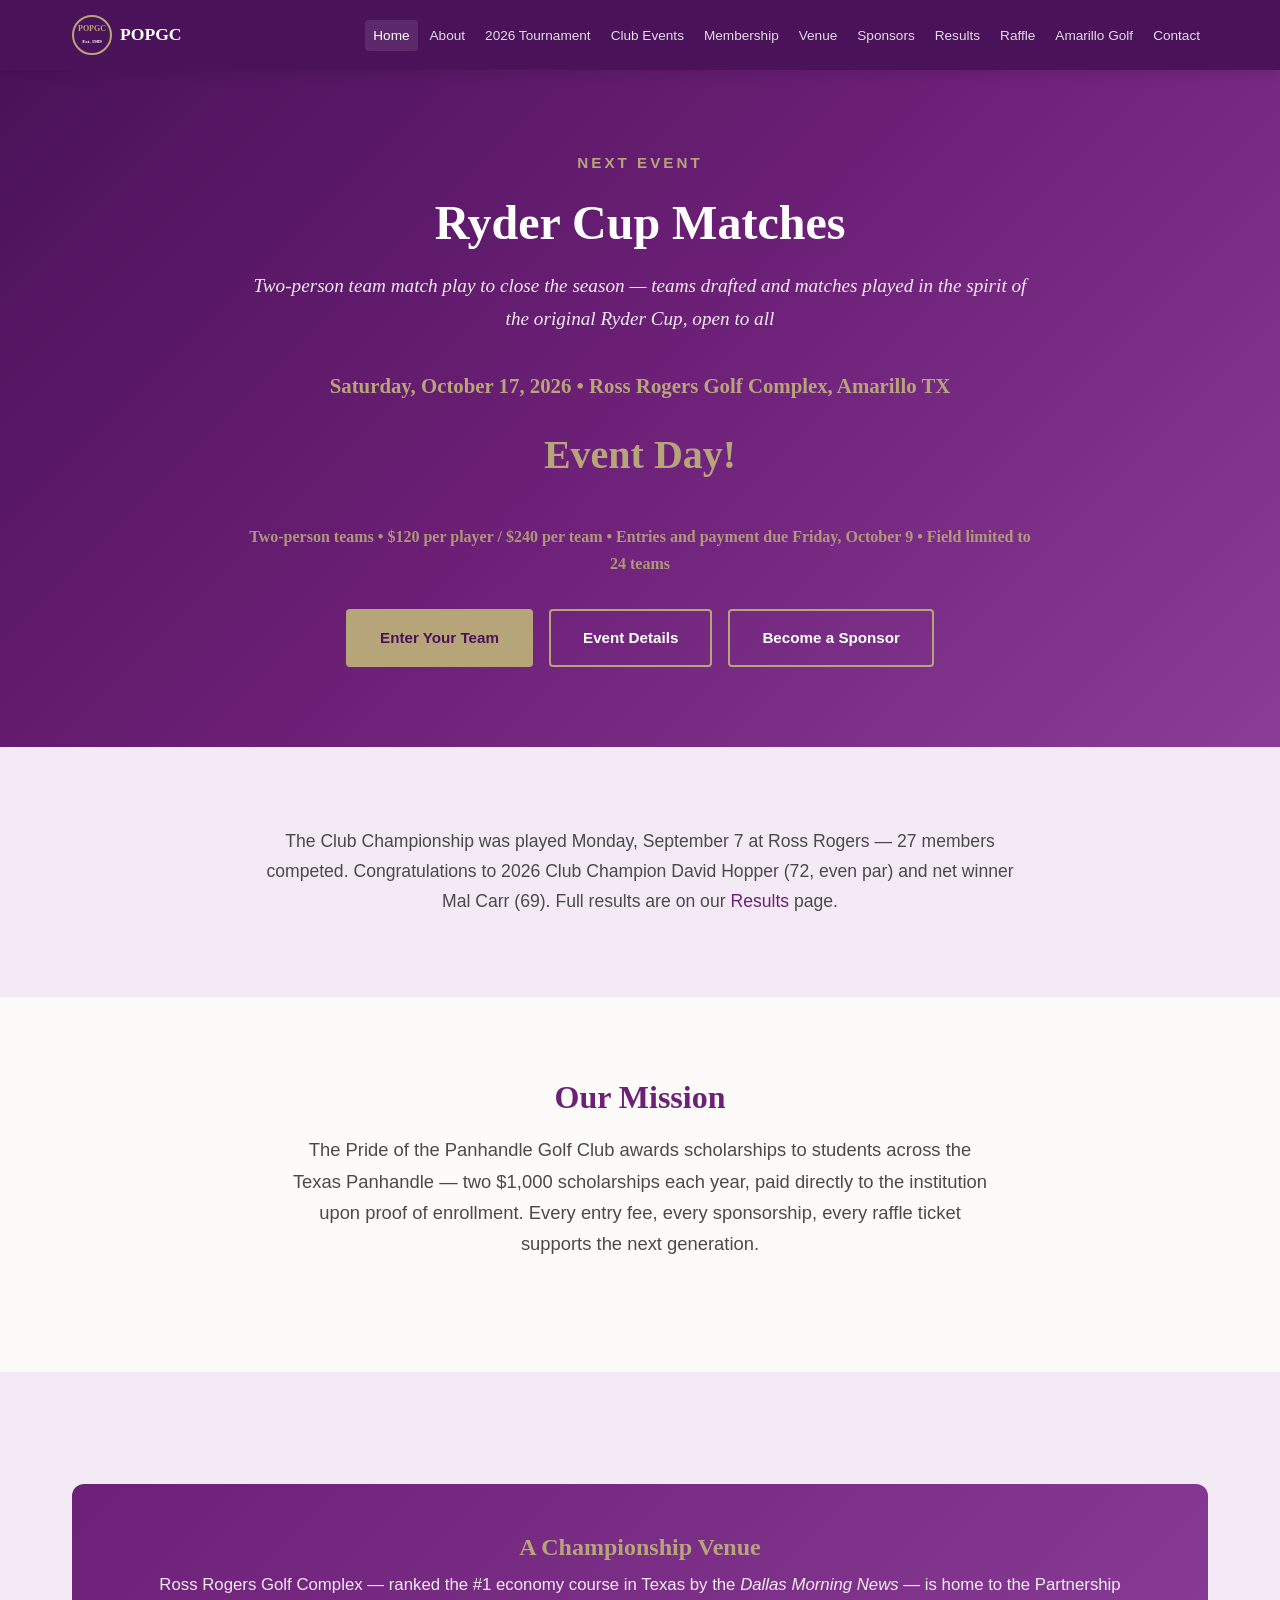
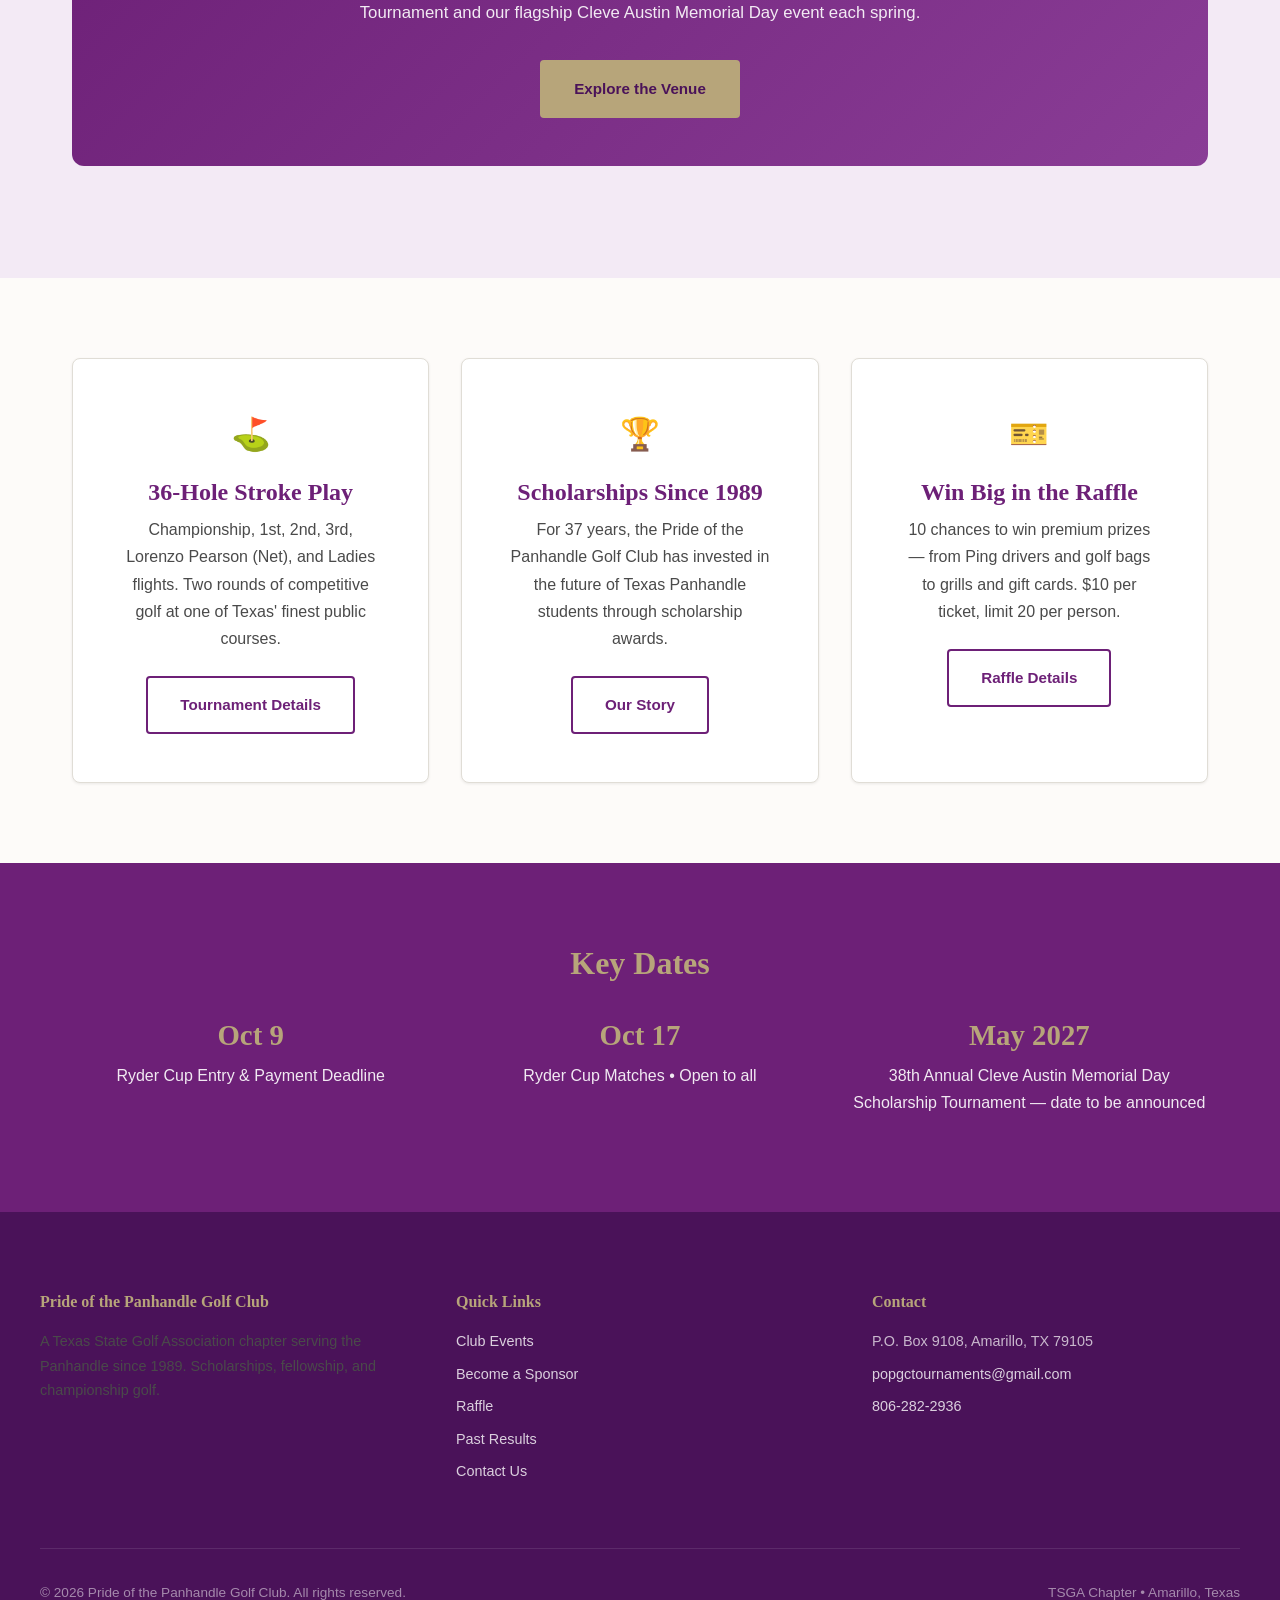
==== index.html @ 855f8878 "Homepage: Ryder Cup fee $120/$240, deadline Oct 9; scholarships now two $1,000" ====
<!DOCTYPE html>
<html lang="en">
<head>
  <meta charset="UTF-8">
  <meta name="viewport" content="width=device-width, initial-scale=1.0">
  <title>Pride of the Panhandle Golf Club — POPGC.org</title>
  <meta name="description" content="Pride of the Panhandle Golf Club — home of the Cleve Austin Memorial Day Scholarship Tournament. Scholarships for Texas Panhandle students since 1989.">
  <link rel="stylesheet" href="css/styles.css">
</head>
<body>

  <!-- Navigation -->
  <nav class="nav" role="navigation" aria-label="Main navigation">
    <div class="nav__inner">
      <a href="index.html" class="nav__brand">
        <svg class="nav__logo" viewBox="0 0 40 40" fill="none" xmlns="http://www.w3.org/2000/svg">
          <circle cx="20" cy="20" r="19" stroke="#B7A57A" stroke-width="2"/>
          <text x="20" y="16" text-anchor="middle" fill="#B7A57A" font-family="Georgia" font-size="8" font-weight="bold">POPGC</text>
          <text x="20" y="28" text-anchor="middle" fill="#fff" font-family="Georgia" font-size="5">Est. 1989</text>
        </svg>
        POPGC
      </a>
      <button class="nav__toggle" aria-label="Toggle navigation" aria-expanded="false">&#9776;</button>
      <ul class="nav__links">
        <li><a href="index.html">Home</a></li>
        <li><a href="pages/about.html">About</a></li>
        <li><a href="pages/tournament.html">2026 Tournament</a></li>
        <li><a href="pages/events.html">Club Events</a></li>
        <li><a href="pages/membership.html">Membership</a></li>
        <li><a href="pages/venue.html">Venue</a></li>
        <li><a href="pages/sponsors.html">Sponsors</a></li>
        <li><a href="pages/results.html">Results</a></li>
        <li><a href="pages/raffle.html">Raffle</a></li>
        <li><a href="pages/amarillo-golf.html">Amarillo Golf</a></li>
        <li><a href="pages/contact.html">Contact</a></li>
      </ul>
    </div>
  </nav>

  <!-- Hero Section — Ryder Cup Matches (next live event) -->
  <section class="hero">
    <div class="hero__content">
      <p class="hero__subtitle">Next Event</p>
      <h1>Ryder Cup Matches</h1>
      <p class="hero__tagline">Two-person team match play to close the season — teams drafted and matches played in the spirit of the original Ryder Cup, open to all</p>
      <p class="hero__dates">Saturday, October 17, 2026 &bull; Ross Rogers Golf Complex, Amarillo TX</p>

      <div class="countdown" id="countdown">
        <div class="countdown__unit">
          <span class="countdown__number" id="cd-days">--</span>
          <span class="countdown__label">Days</span>
        </div>
        <div class="countdown__unit">
          <span class="countdown__number" id="cd-hours">--</span>
          <span class="countdown__label">Hours</span>
        </div>
        <div class="countdown__unit">
          <span class="countdown__number" id="cd-minutes">--</span>
          <span class="countdown__label">Minutes</span>
        </div>
        <div class="countdown__unit">
          <span class="countdown__number" id="cd-seconds">--</span>
          <span class="countdown__label">Seconds</span>
        </div>
      </div>

      <p class="hero__dates" style="font-size:1rem;opacity:0.9;">Two-person teams &bull; $120 per player / $240 per team &bull; Entries and payment due Friday, October 9 &bull; Field limited to 24 teams</p>

      <div class="btn-group">
        <a href="https://docs.google.com/forms/d/e/1FAIpQLSfux--v5444GwjArJCkh3WCYLROjo3kXNr2g9b15jxNnBKaJg/viewform" class="btn btn--primary" target="_blank" rel="noopener">Enter Your Team</a>
        <a href="pages/events.html" class="btn btn--outline">Event Details</a>
        <a href="pages/sponsors.html" class="btn btn--outline">Become a Sponsor</a>
      </div>
    </div>
  </section>

  <!-- Club Championship recap banner -->
  <section class="section section--alt">
    <div class="container text-center">
      <p style="max-width:760px;margin:0 auto;font-size:1.1rem;">
        The Club Championship was played Monday, September 7 at Ross Rogers &mdash; 27 members competed. Congratulations to 2026 Club Champion David Hopper (72, even par) and net winner Mal Carr (69). Full results are on our <a href="pages/results.html">Results</a> page.
      </p>
    </div>
  </section>

  <!-- Mission Section -->
  <section class="section">
    <div class="container text-center">
      <h2>Our Mission</h2>
      <p style="max-width:700px;margin:0 auto var(--spacing-lg);font-size:1.15rem;">
        The Pride of the Panhandle Golf Club awards scholarships to students across the Texas Panhandle — two $1,000 scholarships each year, paid directly to the institution upon proof of enrollment. Every entry fee, every sponsorship, every raffle ticket supports the next generation.
      </p>
    </div>
  </section>

  <!-- Ross Rogers Callout -->
  <section class="section section--alt">
    <div class="container">
      <div class="callout">
        <h3>A Championship Venue</h3>
        <p>
          Ross Rogers Golf Complex — ranked the #1 economy course in Texas by the <em>Dallas Morning News</em> — is home to the Partnership Tournament and our flagship Cleve Austin Memorial Day event each spring.
        </p>
        <a href="pages/venue.html" class="btn btn--primary" style="margin-top:var(--spacing-md);">Explore the Venue</a>
      </div>
    </div>
  </section>

  <!-- Quick Links / Features -->
  <section class="section">
    <div class="container">
      <div class="grid grid--3">
        <div class="card text-center">
          <div class="card__icon">&#9971;</div>
          <h3>36-Hole Stroke Play</h3>
          <p>Championship, 1st, 2nd, 3rd, Lorenzo Pearson (Net), and Ladies flights. Two rounds of competitive golf at one of Texas' finest public courses.</p>
          <a href="pages/tournament.html" class="btn btn--outline-dark" style="margin-top:var(--spacing-sm);">Tournament Details</a>
        </div>
        <div class="card text-center">
          <div class="card__icon">&#127942;</div>
          <h3>Scholarships Since 1989</h3>
          <p>For 37 years, the Pride of the Panhandle Golf Club has invested in the future of Texas Panhandle students through scholarship awards.</p>
          <a href="pages/about.html" class="btn btn--outline-dark" style="margin-top:var(--spacing-sm);">Our Story</a>
        </div>
        <div class="card text-center">
          <div class="card__icon">&#127915;</div>
          <h3>Win Big in the Raffle</h3>
          <p>10 chances to win premium prizes — from Ping drivers and golf bags to grills and gift cards. $10 per ticket, limit 20 per person.</p>
          <a href="pages/raffle.html" class="btn btn--outline-dark" style="margin-top:var(--spacing-sm);">Raffle Details</a>
        </div>
      </div>
    </div>
  </section>

  <!-- Key Dates -->
  <section class="section section--primary">
    <div class="container text-center">
      <h2>Key Dates</h2>
      <div class="grid grid--3" style="margin-top:var(--spacing-lg);">
        <div>
          <h3 style="color:var(--color-accent);font-size:1.8rem;">Oct 9</h3>
          <p>Ryder Cup Entry &amp; Payment Deadline</p>
        </div>
        <div>
          <h3 style="color:var(--color-accent);font-size:1.8rem;">Oct 17</h3>
          <p>Ryder Cup Matches &bull; Open to all</p>
        </div>
        <div>
          <h3 style="color:var(--color-accent);font-size:1.8rem;">May 2027</h3>
          <p>38th Annual Cleve Austin Memorial Day Scholarship Tournament &mdash; date to be announced</p>
        </div>
      </div>
    </div>
  </section>

  <!-- Footer -->
  <footer class="footer">
    <div class="footer__grid">
      <div>
        <h4>Pride of the Panhandle Golf Club</h4>
        <p style="font-size:0.9rem;">A Texas State Golf Association chapter serving the Panhandle since 1989. Scholarships, fellowship, and championship golf.</p>
      </div>
      <div>
        <h4>Quick Links</h4>
        <ul>
          <li><a href="pages/events.html">Club Events</a></li>
          <li><a href="pages/sponsors.html">Become a Sponsor</a></li>
          <li><a href="pages/raffle.html">Raffle</a></li>
          <li><a href="pages/results.html">Past Results</a></li>
          <li><a href="pages/contact.html">Contact Us</a></li>
        </ul>
      </div>
      <div>
        <h4>Contact</h4>
        <ul>
          <li>P.O. Box 9108, Amarillo, TX 79105</li>
          <li><a href="mailto:popgctournaments@gmail.com">popgctournaments@gmail.com</a></li>
          <li><a href="tel:8062822936">806-282-2936</a></li>
        </ul>
      </div>
    </div>
    <div class="footer__bottom">
      <span>&copy; 2026 Pride of the Panhandle Golf Club. All rights reserved.</span>
      <span>TSGA Chapter &bull; Amarillo, Texas</span>
    </div>
  </footer>

  <script src="js/main.js"></script>
</body>
</html>
---- css/styles.css ----
/* ============================================
   POPGC.org — Pride of the Panhandle Golf Club
   Global Stylesheet
   ============================================ */

/* --- CSS Custom Properties --- */
:root {
  --color-primary: #6D2077;
  --color-primary-light: #8A3D96;
  --color-primary-dark: #4A1259;
  --color-accent: #B7A57A;
  --color-accent-light: #D4C9A8;
  --color-accent-dark: #9A8B5E;
  --color-surface: #FDFBF9;
  --color-surface-alt: #F3EAF5;
  --color-text: #1a1a1a;
  --color-text-light: #4a4a4a;
  --color-text-muted: #6b6b6b;
  --color-white: #ffffff;
  --color-border: #e0ddd6;
  --color-success: #2e7d32;  /* Keeping green for success states — semantic, not brand */
  --color-error: #c62828;

  --font-heading: Georgia, 'Times New Roman', serif;
  --font-body: -apple-system, BlinkMacSystemFont, 'Segoe UI', Roboto, 'Helvetica Neue', Arial, sans-serif;

  --container-max: 1200px;
  --container-narrow: 800px;
  --spacing-xs: 0.25rem;
  --spacing-sm: 0.5rem;
  --spacing-md: 1rem;
  --spacing-lg: 2rem;
  --spacing-xl: 3rem;
  --spacing-2xl: 5rem;

  --radius-sm: 4px;
  --radius-md: 8px;
  --radius-lg: 12px;

  --shadow-sm: 0 1px 3px rgba(0,0,0,0.08);
  --shadow-md: 0 4px 12px rgba(0,0,0,0.1);
  --shadow-lg: 0 8px 24px rgba(0,0,0,0.12);

  --transition: 0.3s ease;
}

/* --- Reset & Base --- */
*, *::before, *::after {
  box-sizing: border-box;
  margin: 0;
  padding: 0;
}

html {
  scroll-behavior: smooth;
  font-size: 16px;
}

body {
  font-family: var(--font-body);
  color: var(--color-text);
  background-color: var(--color-surface);
  line-height: 1.7;
  -webkit-font-smoothing: antialiased;
}

img {
  max-width: 100%;
  height: auto;
  display: block;
}

a {
  color: var(--color-primary);
  text-decoration: none;
  transition: color var(--transition);
}

a:hover {
  color: var(--color-accent-dark);
}

h1, h2, h3, h4, h5 {
  font-family: var(--font-heading);
  color: var(--color-primary);
  line-height: 1.3;
  font-weight: 700;
}

h1 { font-size: 2.5rem; }
h2 { font-size: 2rem; margin-bottom: var(--spacing-md); }
h3 { font-size: 1.5rem; margin-bottom: var(--spacing-sm); }
h4 { font-size: 1.25rem; }

p {
  margin-bottom: var(--spacing-md);
  color: var(--color-text-light);
}

ul, ol {
  padding-left: var(--spacing-lg);
  margin-bottom: var(--spacing-md);
}

li {
  margin-bottom: var(--spacing-xs);
  color: var(--color-text-light);
}

/* --- Layout --- */
.container {
  max-width: var(--container-max);
  margin: 0 auto;
  padding: 0 var(--spacing-lg);
}

.container--narrow {
  max-width: var(--container-narrow);
}

.section {
  padding: var(--spacing-2xl) 0;
}

.section--alt {
  background-color: var(--color-surface-alt);
}

.section--primary {
  background-color: var(--color-primary);
  color: var(--color-white);
}

.section--primary h2,
.section--primary h3,
.section--primary h4 {
  color: var(--color-accent);
}

.section--primary p,
.section--primary li {
  color: rgba(255,255,255,0.9);
}

/* --- Navigation --- */
.nav {
  background: var(--color-primary-dark);
  position: sticky;
  top: 0;
  z-index: 1000;
  box-shadow: var(--shadow-md);
}

.nav__inner {
  max-width: var(--container-max);
  margin: 0 auto;
  padding: 0 var(--spacing-lg);
  display: flex;
  align-items: center;
  justify-content: space-between;
  height: 70px;
}

.nav__brand {
  display: flex;
  align-items: center;
  gap: var(--spacing-sm);
  color: var(--color-white);
  font-family: var(--font-heading);
  font-size: 1.1rem;
  font-weight: 700;
  text-decoration: none;
  white-space: nowrap;
}

.nav__brand:hover {
  color: var(--color-accent);
}

.nav__logo {
  width: 40px;
  height: 40px;
}

.nav__links {
  display: flex;
  list-style: none;
  gap: var(--spacing-xs);
  padding: 0;
  margin: 0;
  flex-wrap: wrap;
  justify-content: flex-end;
}

.nav__links li {
  margin: 0;
}

.nav__links a {
  color: rgba(255,255,255,0.85);
  padding: var(--spacing-sm) var(--spacing-sm);
  border-radius: var(--radius-sm);
  font-size: 0.85rem;
  font-weight: 500;
  transition: all var(--transition);
  text-decoration: none;
  white-space: nowrap;
}

.nav__links a:hover,
.nav__links a.active {
  color: var(--color-white);
  background: rgba(255,255,255,0.1);
}

.nav__toggle {
  display: none;
  background: none;
  border: none;
  color: var(--color-white);
  font-size: 1.5rem;
  cursor: pointer;
  padding: var(--spacing-sm);
}

/* --- Hero --- */
.hero {
  background: linear-gradient(135deg, var(--color-primary-dark) 0%, var(--color-primary) 50%, var(--color-primary-light) 100%);
  color: var(--color-white);
  text-align: center;
  padding: var(--spacing-2xl) var(--spacing-lg);
  position: relative;
  overflow: hidden;
  min-height: 500px;
  display: flex;
  align-items: center;
  justify-content: center;
}

.hero::before {
  content: '';
  position: absolute;
  top: 0;
  left: 0;
  right: 0;
  bottom: 0;
  background: url('data:image/svg+xml,<svg xmlns="http://www.w3.org/2000/svg" viewBox="0 0 100 100"><circle cx="50" cy="50" r="2" fill="rgba(109,32,119,0.08)"/></svg>') repeat;
  background-size: 30px 30px;
}

.hero__content {
  position: relative;
  z-index: 1;
  max-width: 800px;
}

.hero__subtitle {
  font-family: var(--font-body);
  font-size: 0.95rem;
  text-transform: uppercase;
  letter-spacing: 3px;
  color: var(--color-accent);
  margin-bottom: var(--spacing-md);
  font-weight: 600;
}

.hero h1 {
  color: var(--color-white);
  font-size: 3rem;
  margin-bottom: var(--spacing-md);
}

.hero__tagline {
  font-size: 1.2rem;
  color: rgba(255,255,255,0.9);
  margin-bottom: var(--spacing-lg);
  font-style: italic;
  font-family: var(--font-heading);
}

.hero__dates {
  font-size: 1.3rem;
  color: var(--color-accent);
  font-weight: 700;
  margin-bottom: var(--spacing-lg);
  font-family: var(--font-heading);
}

/* --- Countdown Timer --- */
.countdown {
  display: flex;
  justify-content: center;
  gap: var(--spacing-lg);
  margin-bottom: var(--spacing-xl);
}

.countdown__unit {
  text-align: center;
}

.countdown__number {
  display: block;
  font-size: 2.5rem;
  font-weight: 700;
  font-family: var(--font-heading);
  color: var(--color-accent);
  line-height: 1;
}

.countdown__label {
  font-size: 0.75rem;
  text-transform: uppercase;
  letter-spacing: 2px;
  color: rgba(255,255,255,0.7);
  margin-top: var(--spacing-xs);
}

/* --- Buttons --- */
.btn {
  display: inline-block;
  padding: 14px 32px;
  border-radius: var(--radius-sm);
  font-weight: 600;
  font-size: 0.95rem;
  text-decoration: none;
  text-align: center;
  transition: all var(--transition);
  cursor: pointer;
  border: 2px solid transparent;
  font-family: var(--font-body);
}

.btn--primary {
  background: var(--color-accent);
  color: var(--color-primary-dark);
  border-color: var(--color-accent);
}

.btn--primary:hover {
  background: var(--color-accent-dark);
  border-color: var(--color-accent-dark);
  color: var(--color-white);
}

.btn--outline {
  background: transparent;
  color: var(--color-white);
  border-color: var(--color-accent);
}

.btn--outline:hover {
  background: var(--color-accent);
  color: var(--color-primary-dark);
}

.btn--outline-dark {
  background: transparent;
  color: var(--color-primary);
  border-color: var(--color-primary);
}

.btn--outline-dark:hover {
  background: var(--color-primary);
  color: var(--color-white);
}

.btn-group {
  display: flex;
  gap: var(--spacing-md);
  justify-content: center;
  flex-wrap: wrap;
}

/* --- Cards --- */
.card {
  background: var(--color-white);
  border-radius: var(--radius-md);
  padding: var(--spacing-xl);
  box-shadow: var(--shadow-sm);
  border: 1px solid var(--color-border);
  transition: box-shadow var(--transition);
}

.card:hover {
  box-shadow: var(--shadow-md);
}

.card__icon {
  font-size: 2rem;
  margin-bottom: var(--spacing-md);
}

.card h3 {
  color: var(--color-primary);
}

.grid {
  display: grid;
  gap: var(--spacing-lg);
}

.grid--2 { grid-template-columns: repeat(2, 1fr); }
.grid--3 { grid-template-columns: repeat(3, 1fr); }
.grid--4 { grid-template-columns: repeat(4, 1fr); }

/* --- Page Header (for inner pages) --- */
.page-header {
  background: linear-gradient(135deg, var(--color-primary-dark), var(--color-primary));
  color: var(--color-white);
  padding: var(--spacing-2xl) var(--spacing-lg);
  text-align: center;
}

.page-header h1 {
  color: var(--color-white);
  margin-bottom: var(--spacing-sm);
}

.page-header p {
  color: rgba(255,255,255,0.85);
  font-size: 1.15rem;
  max-width: 600px;
  margin: 0 auto;
}

/* --- Tables --- */
.table-wrap {
  overflow-x: auto;
  margin-bottom: var(--spacing-lg);
}

table {
  width: 100%;
  border-collapse: collapse;
  background: var(--color-white);
  border-radius: var(--radius-md);
  overflow: hidden;
  box-shadow: var(--shadow-sm);
}

thead {
  background: var(--color-primary);
  color: var(--color-white);
}

th {
  padding: var(--spacing-md) var(--spacing-md);
  text-align: left;
  font-weight: 600;
  font-size: 0.9rem;
}

td {
  padding: var(--spacing-md);
  border-bottom: 1px solid var(--color-border);
  font-size: 0.95rem;
  color: var(--color-text-light);
}

tbody tr:last-child td {
  border-bottom: none;
}

tbody tr:hover {
  background: var(--color-surface);
}

/* --- Accordion / Collapsible --- */
.accordion {
  margin-bottom: var(--spacing-md);
  border: 1px solid var(--color-border);
  border-radius: var(--radius-md);
  overflow: hidden;
  background: var(--color-white);
}

.accordion__header {
  width: 100%;
  display: flex;
  justify-content: space-between;
  align-items: center;
  padding: var(--spacing-md) var(--spacing-lg);
  background: var(--color-white);
  border: none;
  cursor: pointer;
  font-family: var(--font-heading);
  font-size: 1.15rem;
  color: var(--color-primary);
  font-weight: 700;
  text-align: left;
  transition: background var(--transition);
}

.accordion__header:hover {
  background: var(--color-surface);
}

.accordion__icon {
  font-size: 1.2rem;
  transition: transform var(--transition);
  color: var(--color-accent);
}

.accordion.active .accordion__icon {
  transform: rotate(180deg);
}

.accordion__body {
  max-height: 0;
  overflow: hidden;
  transition: max-height 0.4s ease;
}

.accordion.active .accordion__body {
  max-height: 2000px;
}

.accordion__content {
  padding: 0 var(--spacing-lg) var(--spacing-lg);
}

/* --- Blockquotes --- */
blockquote {
  border-left: 4px solid var(--color-accent);
  padding: var(--spacing-md) var(--spacing-lg);
  margin: var(--spacing-lg) 0;
  background: var(--color-surface-alt);
  border-radius: 0 var(--radius-md) var(--radius-md) 0;
  font-style: italic;
  font-family: var(--font-heading);
  color: var(--color-text);
  font-size: 1.1rem;
  line-height: 1.6;
}

blockquote cite {
  display: block;
  margin-top: var(--spacing-sm);
  font-style: normal;
  font-size: 0.9rem;
  color: var(--color-text-muted);
  font-family: var(--font-body);
}

/* --- Footer --- */
.footer {
  background: var(--color-primary-dark);
  color: rgba(255,255,255,0.8);
  padding: var(--spacing-2xl) var(--spacing-lg) var(--spacing-lg);
}

.footer__grid {
  max-width: var(--container-max);
  margin: 0 auto;
  display: grid;
  grid-template-columns: repeat(3, 1fr);
  gap: var(--spacing-xl);
  margin-bottom: var(--spacing-xl);
}

.footer h4 {
  color: var(--color-accent);
  font-size: 1rem;
  margin-bottom: var(--spacing-md);
}

.footer a {
  color: rgba(255,255,255,0.8);
  transition: color var(--transition);
}

.footer a:hover {
  color: var(--color-accent);
}

.footer ul {
  list-style: none;
  padding: 0;
}

.footer li {
  margin-bottom: var(--spacing-sm);
  color: rgba(255,255,255,0.7);
  font-size: 0.9rem;
}

.footer__bottom {
  max-width: var(--container-max);
  margin: 0 auto;
  padding-top: var(--spacing-lg);
  border-top: 1px solid rgba(255,255,255,0.1);
  display: flex;
  justify-content: space-between;
  align-items: center;
  font-size: 0.85rem;
  color: rgba(255,255,255,0.5);
  flex-wrap: wrap;
  gap: var(--spacing-md);
}

/* --- Sponsor Tiers --- */
.sponsor-tier {
  margin-bottom: var(--spacing-xl);
}

.sponsor-tier__title {
  font-family: var(--font-heading);
  color: var(--color-primary);
  font-size: 1.3rem;
  margin-bottom: var(--spacing-md);
  padding-bottom: var(--spacing-sm);
  border-bottom: 2px solid var(--color-accent);
  display: inline-block;
}

.sponsor-list {
  display: flex;
  flex-wrap: wrap;
  gap: var(--spacing-lg);
  align-items: center;
}

.sponsor-item {
  background: var(--color-white);
  padding: var(--spacing-lg);
  border-radius: var(--radius-md);
  box-shadow: var(--shadow-sm);
  border: 1px solid var(--color-border);
  text-align: center;
  min-width: 200px;
}

.sponsor-item h4 {
  color: var(--color-primary);
  margin-bottom: var(--spacing-xs);
}

.sponsor-item p {
  font-size: 0.85rem;
  color: var(--color-text-muted);
  margin: 0;
}

/* --- Highlight / Callout box --- */
.callout {
  background: linear-gradient(135deg, var(--color-primary), var(--color-primary-light));
  color: var(--color-white);
  padding: var(--spacing-xl);
  border-radius: var(--radius-lg);
  margin: var(--spacing-lg) 0;
  text-align: center;
}

.callout h3 {
  color: var(--color-accent);
  margin-bottom: var(--spacing-sm);
}

.callout p {
  color: rgba(255,255,255,0.9);
  font-size: 1.05rem;
}

/* --- Timeline / Schedule --- */
.schedule {
  position: relative;
}

.schedule-day {
  margin-bottom: var(--spacing-xl);
}

.schedule-day__title {
  font-family: var(--font-heading);
  font-size: 1.3rem;
  color: var(--color-primary);
  margin-bottom: var(--spacing-md);
  padding-left: var(--spacing-md);
  border-left: 4px solid var(--color-accent);
}

.schedule-day__items {
  padding-left: var(--spacing-lg);
}

.schedule-item {
  padding: var(--spacing-md) 0;
  border-bottom: 1px solid var(--color-border);
}

.schedule-item:last-child {
  border-bottom: none;
}

.schedule-item__time {
  font-weight: 700;
  color: var(--color-primary);
  font-size: 0.9rem;
}

.schedule-item__desc {
  color: var(--color-text-light);
}

/* --- Utility classes --- */
.text-center { text-align: center; }
.text-accent { color: var(--color-accent); }
.text-primary { color: var(--color-primary); }
.text-muted { color: var(--color-text-muted); }
.mb-0 { margin-bottom: 0; }
.mb-sm { margin-bottom: var(--spacing-sm); }
.mb-md { margin-bottom: var(--spacing-md); }
.mb-lg { margin-bottom: var(--spacing-lg); }
.mb-xl { margin-bottom: var(--spacing-xl); }
.mt-lg { margin-top: var(--spacing-lg); }
.mt-xl { margin-top: var(--spacing-xl); }

/* --- Badge / Tag --- */
.badge {
  display: inline-block;
  padding: 4px 12px;
  border-radius: 20px;
  font-size: 0.75rem;
  font-weight: 600;
  text-transform: uppercase;
  letter-spacing: 1px;
}

.badge--accent {
  background: var(--color-accent);
  color: var(--color-primary-dark);
}

.badge--outline {
  border: 1px solid var(--color-accent);
  color: var(--color-accent);
}

.badge--tentative {
  background: #fff3cd;
  color: #856404;
}

/* --- Responsive --- */
@media (max-width: 1100px) {
  .nav__links {
    display: none;
    position: absolute;
    top: 70px;
    left: 0;
    right: 0;
    background: var(--color-primary-dark);
    flex-direction: column;
    padding: var(--spacing-md);
    box-shadow: var(--shadow-lg);
  }

  .nav__links.active {
    display: flex;
  }

  .nav__links a {
    padding: var(--spacing-md);
    font-size: 1rem;
  }

  .nav__toggle {
    display: block;
  }

  .hero h1 { font-size: 2.2rem; }
  .countdown__number { font-size: 2rem; }

  .grid--2, .grid--3, .grid--4 {
    grid-template-columns: 1fr;
  }

  .footer__grid {
    grid-template-columns: 1fr;
  }

  .footer__bottom {
    flex-direction: column;
    text-align: center;
  }

  h1 { font-size: 2rem; }
  h2 { font-size: 1.6rem; }
}

@media (max-width: 600px) {
  .hero { min-height: 400px; padding: var(--spacing-xl) var(--spacing-md); }
  .hero h1 { font-size: 1.8rem; }
  .hero__tagline { font-size: 1rem; }
  .countdown { gap: var(--spacing-md); }
  .countdown__number { font-size: 1.5rem; }
  .countdown__label { font-size: 0.65rem; }
  .section { padding: var(--spacing-xl) 0; }
  .container { padding: 0 var(--spacing-md); }
  .btn { padding: 12px 24px; font-size: 0.9rem; }
  .btn-group { flex-direction: column; align-items: center; }
}
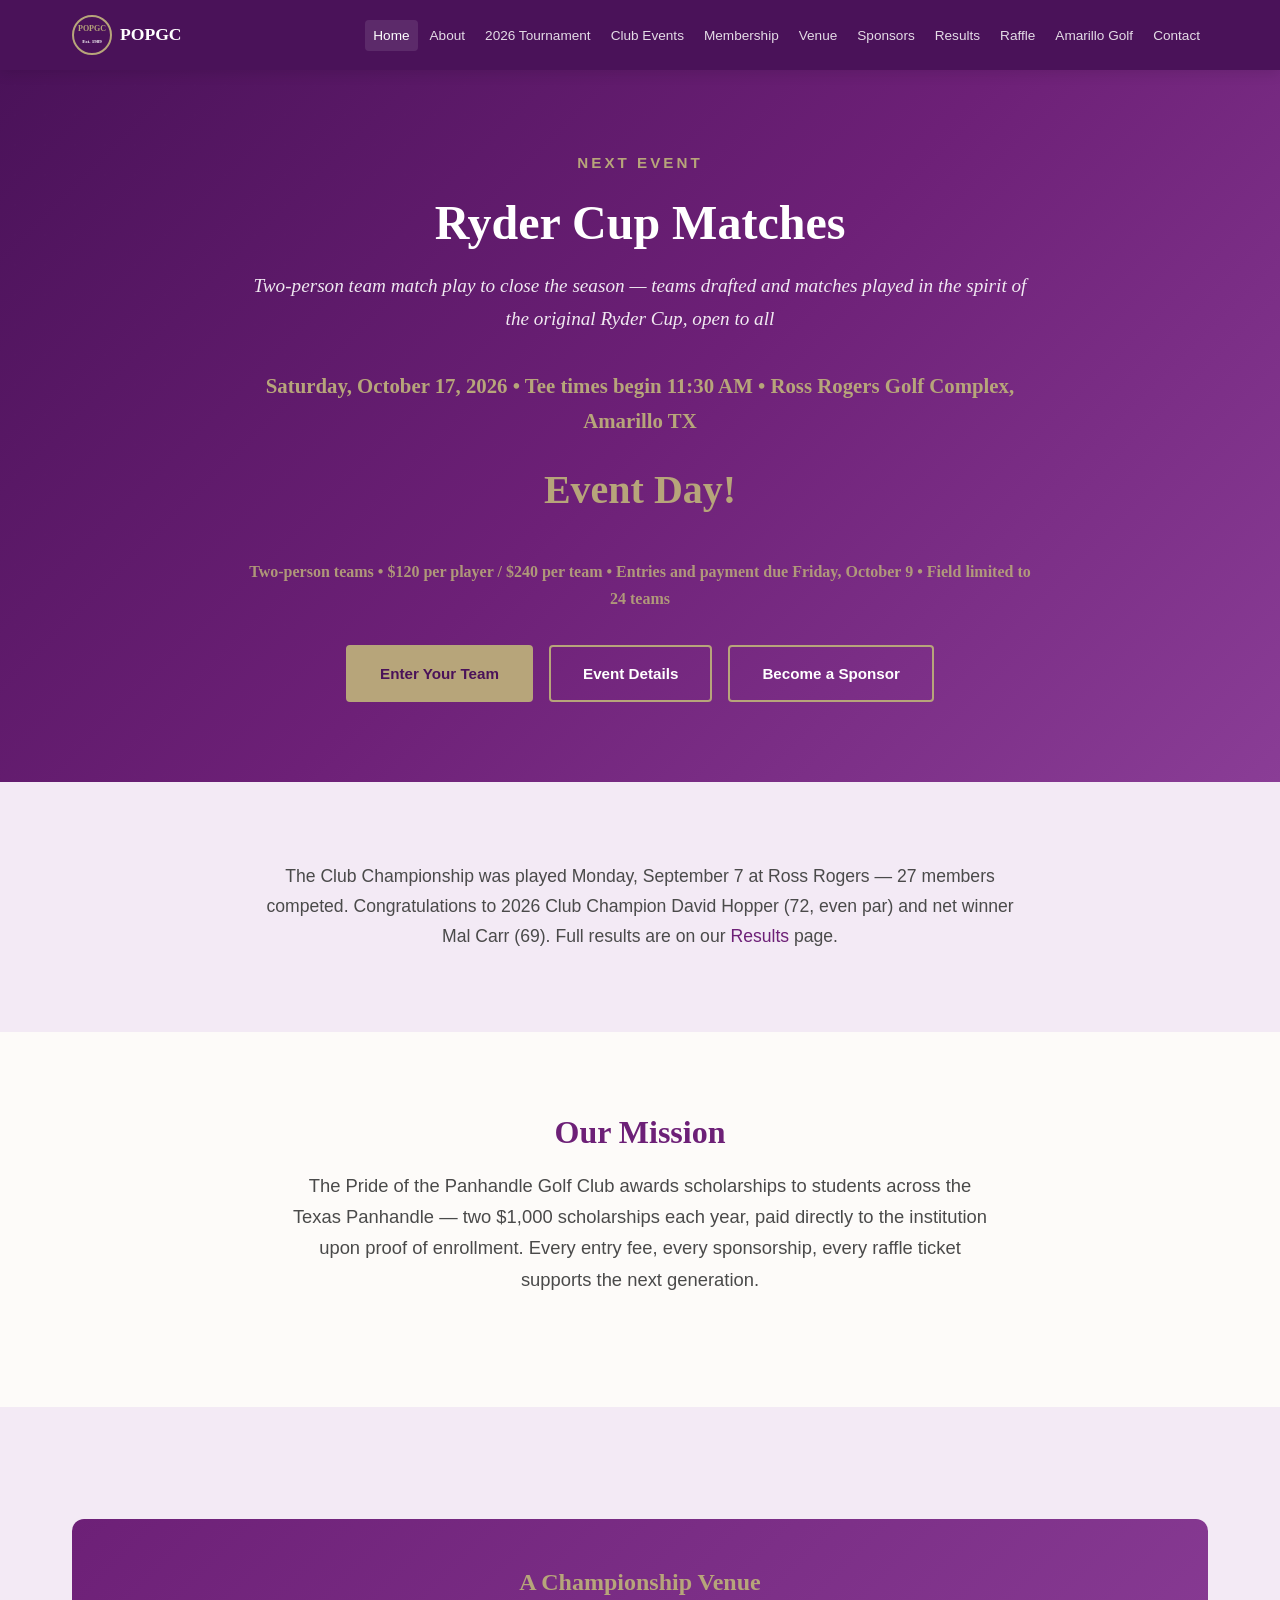
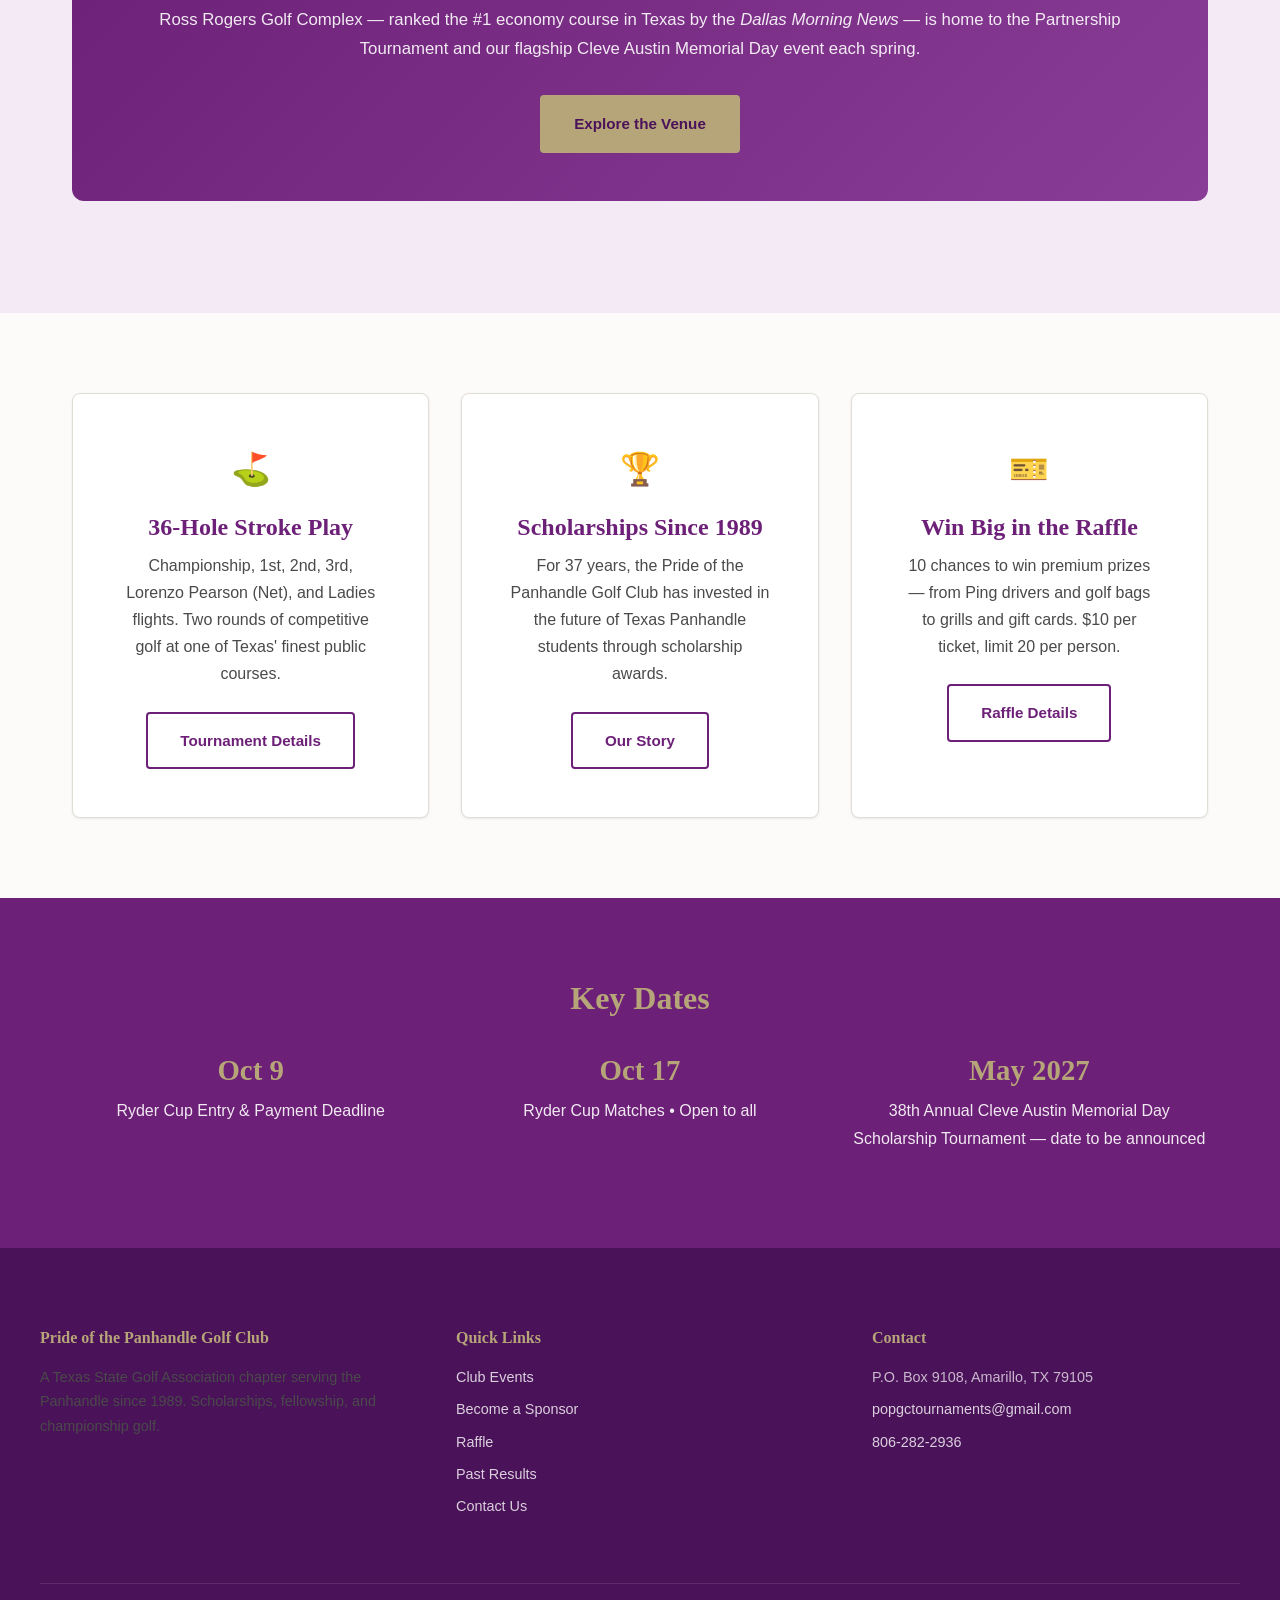
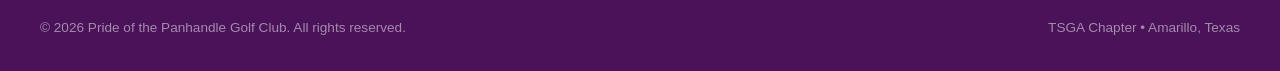
==== commit 06a3b6ad: "Homepage: Ryder Cup tee times begin 11:30 AM" ====
--- a/index.html
+++ b/index.html
@@ -43,7 +43,7 @@
       <p class="hero__subtitle">Next Event</p>
       <h1>Ryder Cup Matches</h1>
       <p class="hero__tagline">Two-person team match play to close the season — teams drafted and matches played in the spirit of the original Ryder Cup, open to all</p>
-      <p class="hero__dates">Saturday, October 17, 2026 &bull; Ross Rogers Golf Complex, Amarillo TX</p>
+      <p class="hero__dates">Saturday, October 17, 2026 &bull; Tee times begin 11:30 AM &bull; Ross Rogers Golf Complex, Amarillo TX</p>
 
       <div class="countdown" id="countdown">
         <div class="countdown__unit">
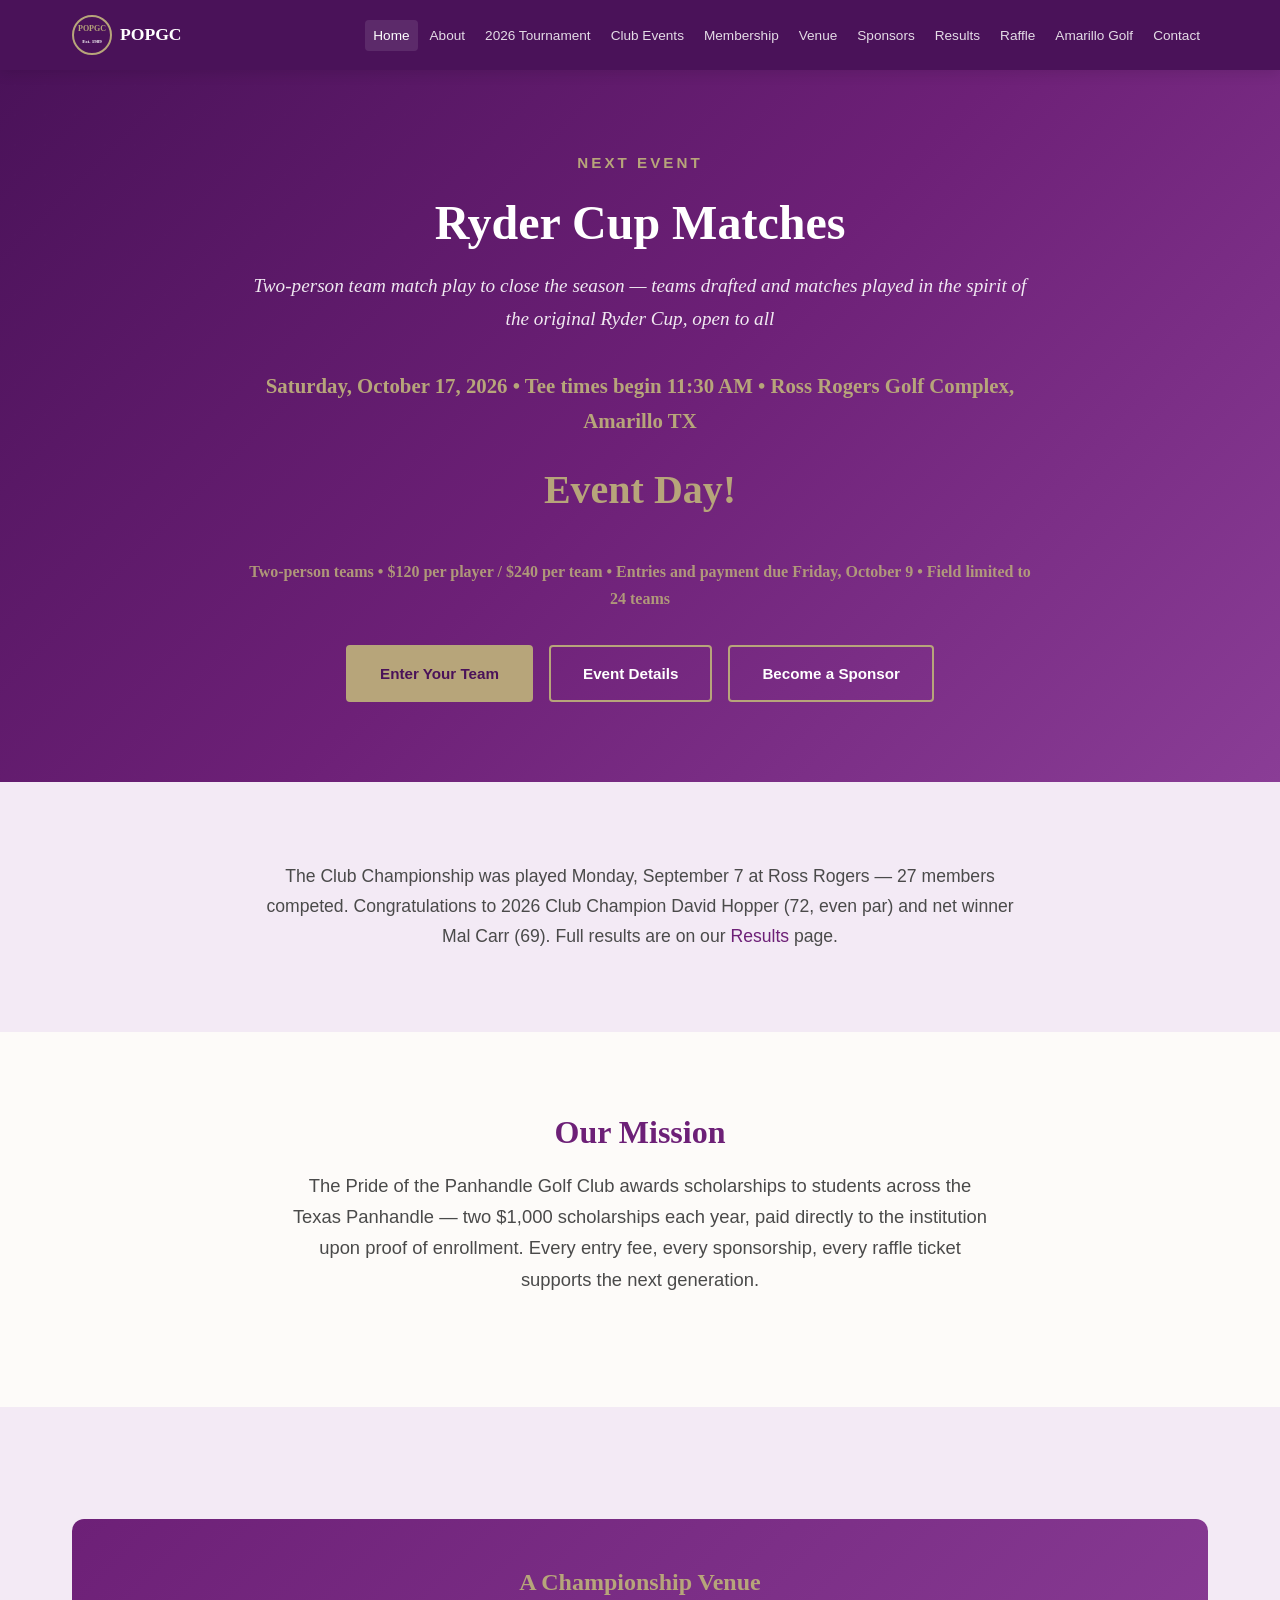
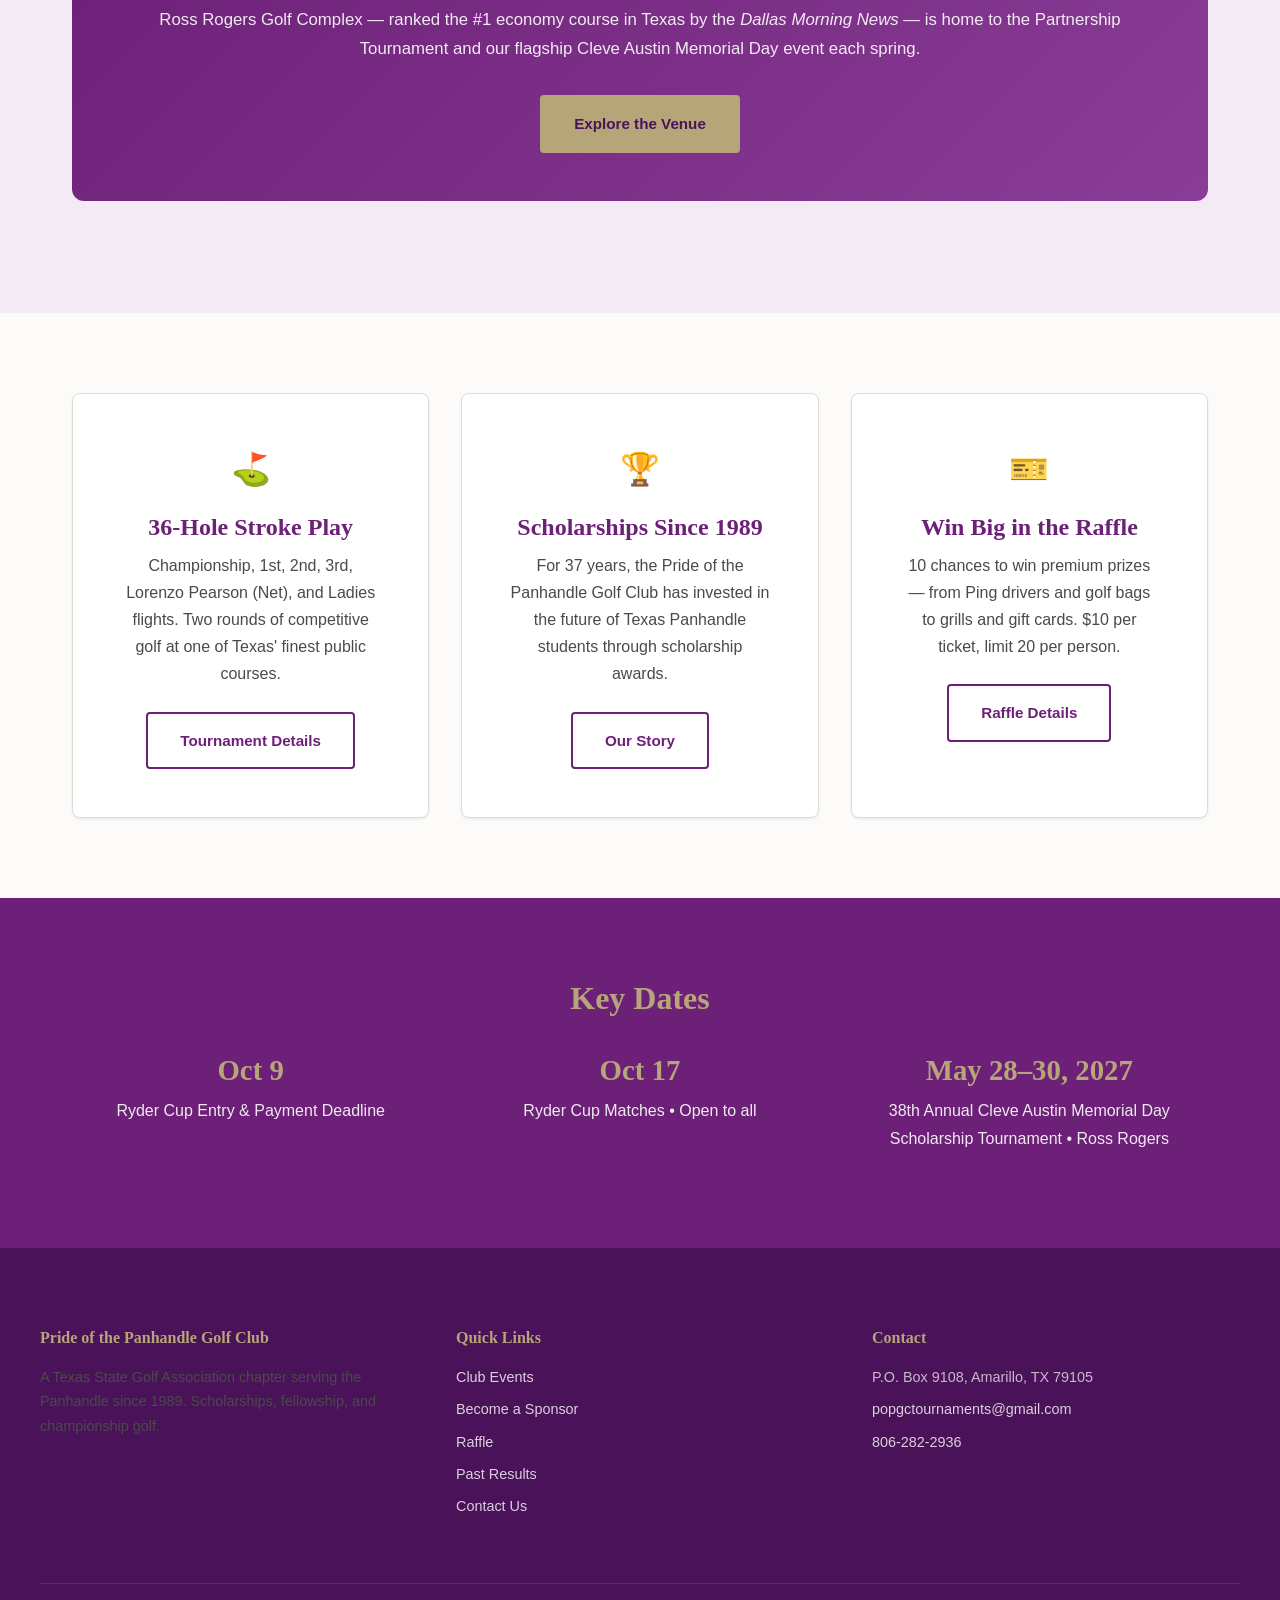
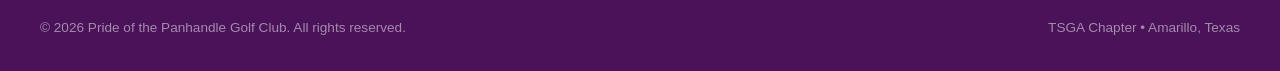
==== commit cc031848: "Homepage: 38th Annual Cleve Austin dates May 28-30, 2027" ====
--- a/index.html
+++ b/index.html
@@ -146,8 +146,8 @@
           <p>Ryder Cup Matches &bull; Open to all</p>
         </div>
         <div>
-          <h3 style="color:var(--color-accent);font-size:1.8rem;">May 2027</h3>
-          <p>38th Annual Cleve Austin Memorial Day Scholarship Tournament &mdash; date to be announced</p>
+          <h3 style="color:var(--color-accent);font-size:1.8rem;">May 28&ndash;30, 2027</h3>
+          <p>38th Annual Cleve Austin Memorial Day Scholarship Tournament &bull; Ross Rogers</p>
         </div>
       </div>
     </div>
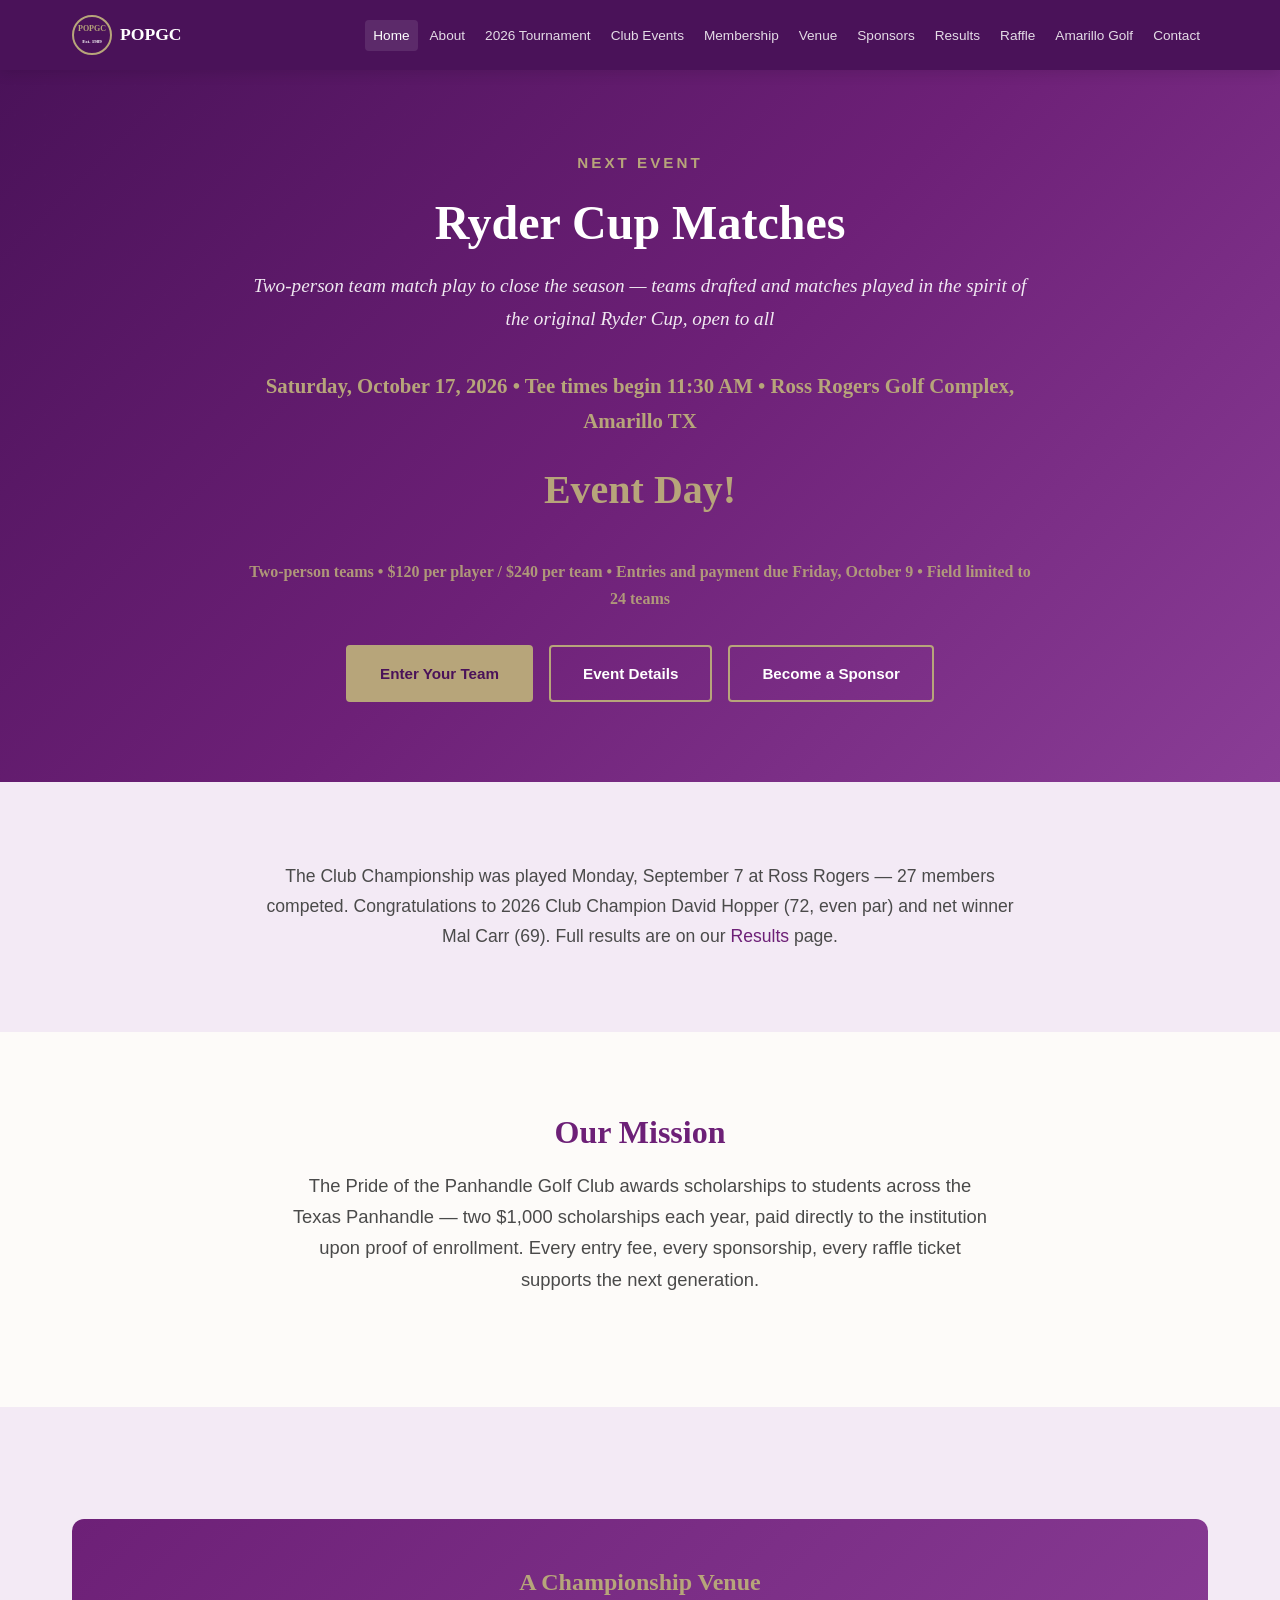
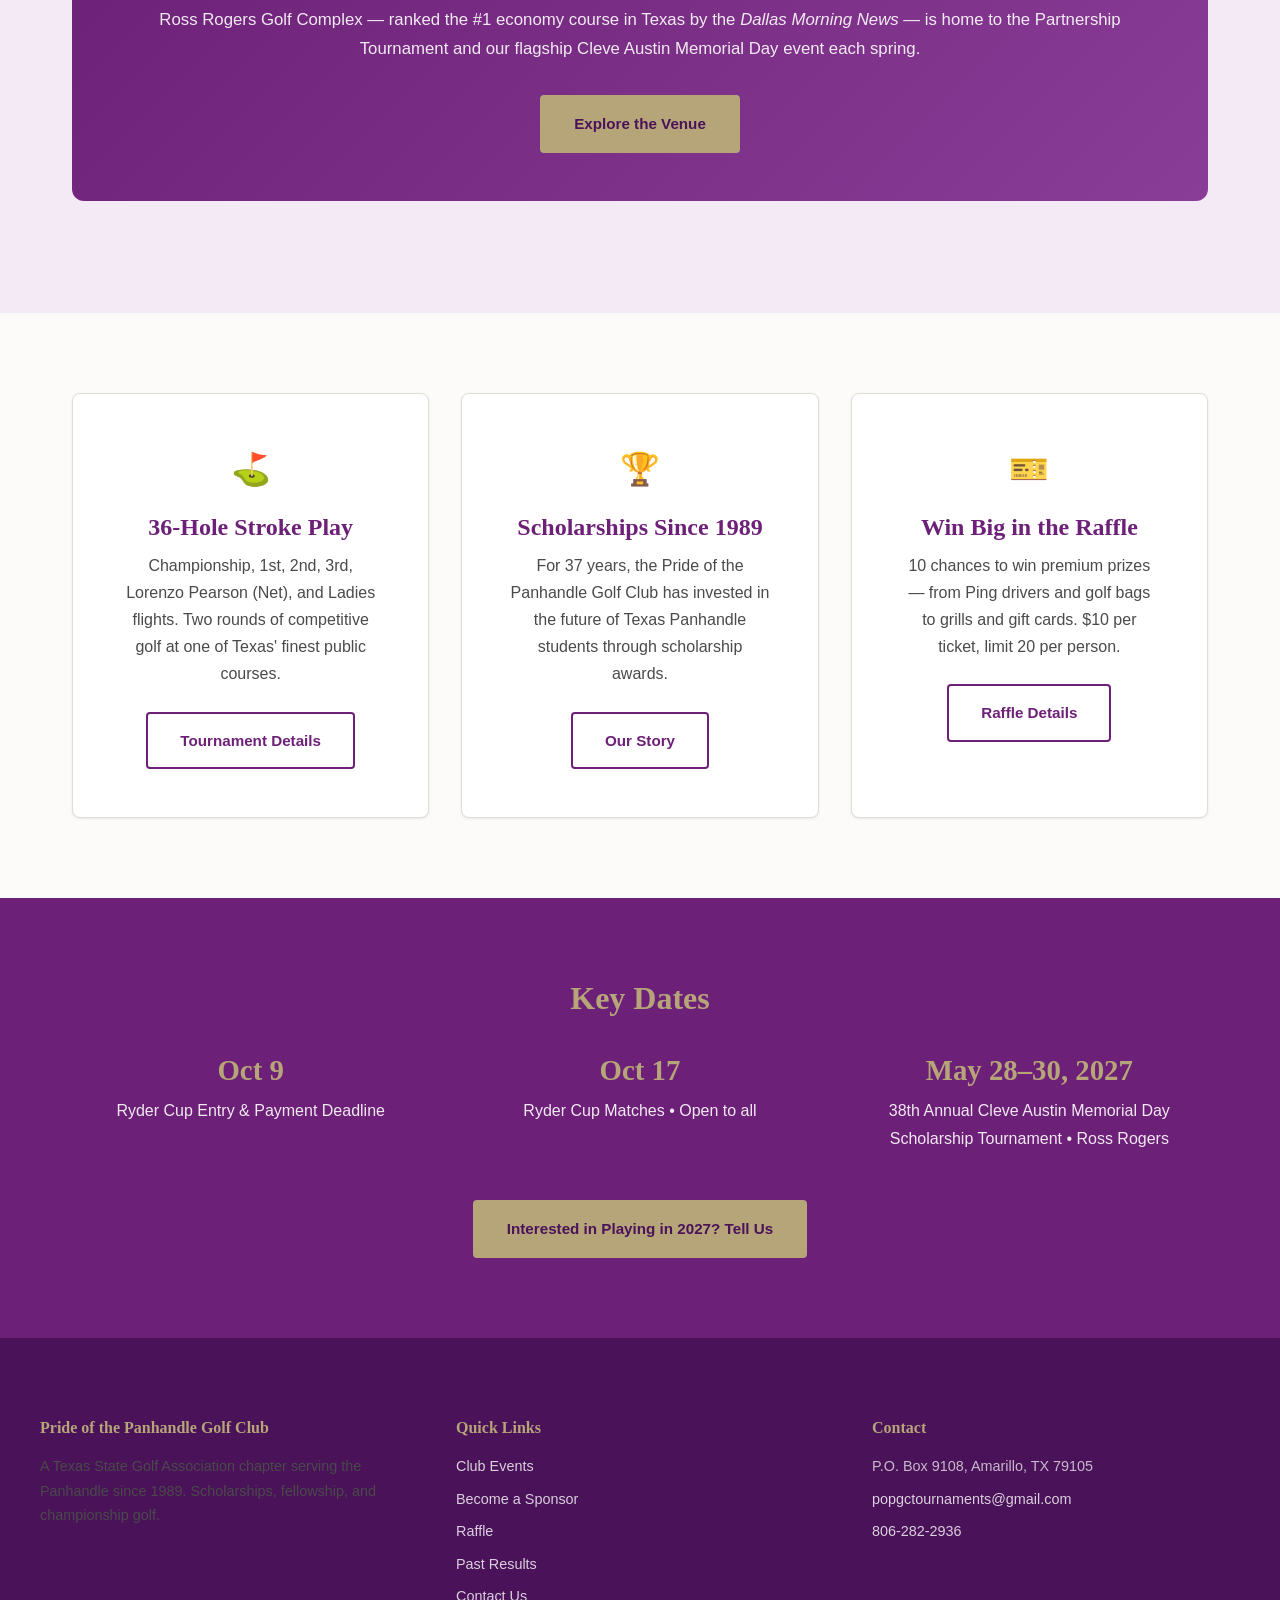
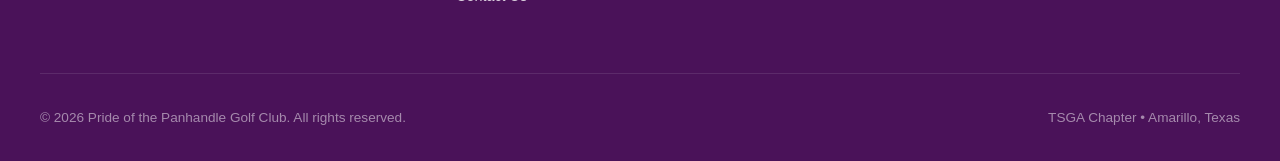
==== commit 8aaf1b15: "Add 2027 player interest form link to homepage" ====
--- a/index.html
+++ b/index.html
@@ -150,6 +150,9 @@
           <p>38th Annual Cleve Austin Memorial Day Scholarship Tournament &bull; Ross Rogers</p>
         </div>
       </div>
+      <div class="btn-group" style="margin-top:var(--spacing-lg);justify-content:center;">
+        <a href="https://forms.gle/XNsTkjCNeENJBBiq8" class="btn btn--primary" target="_blank" rel="noopener">Interested in Playing in 2027? Tell Us</a>
+      </div>
     </div>
   </section>
 
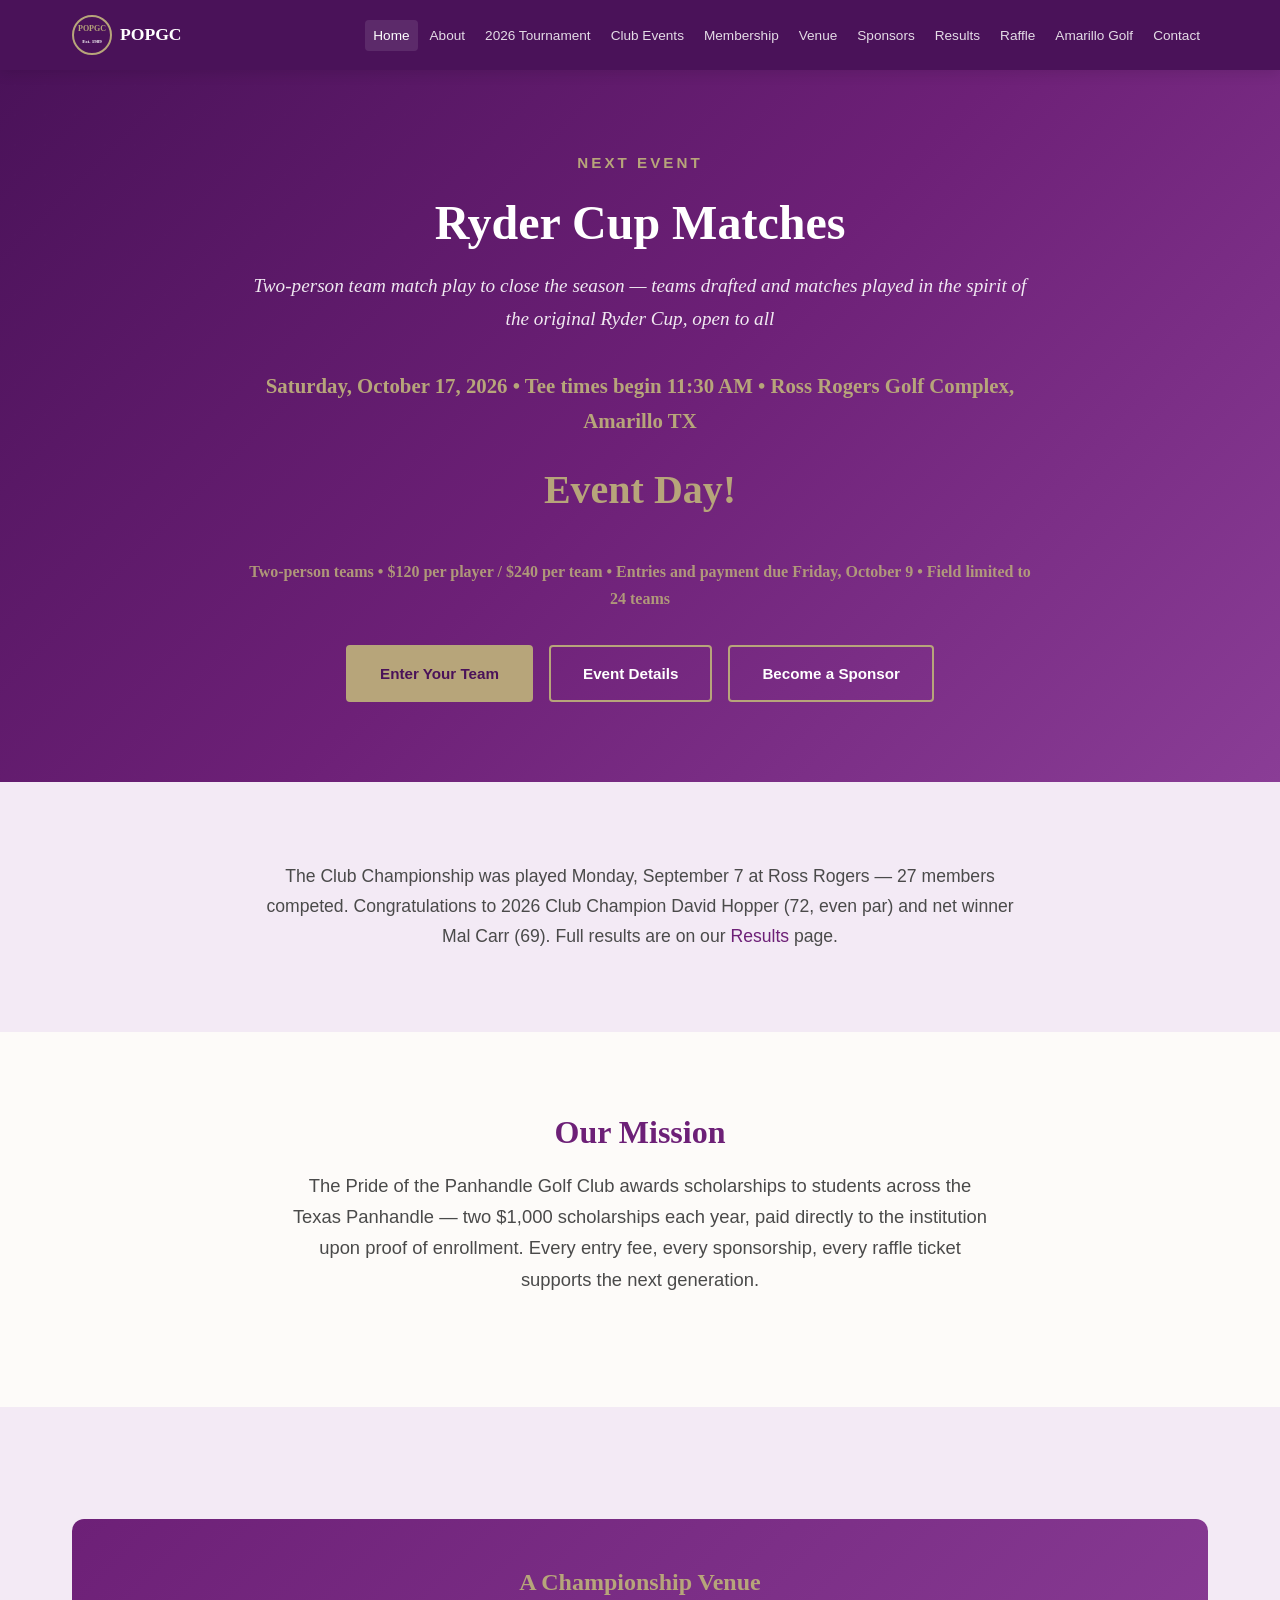
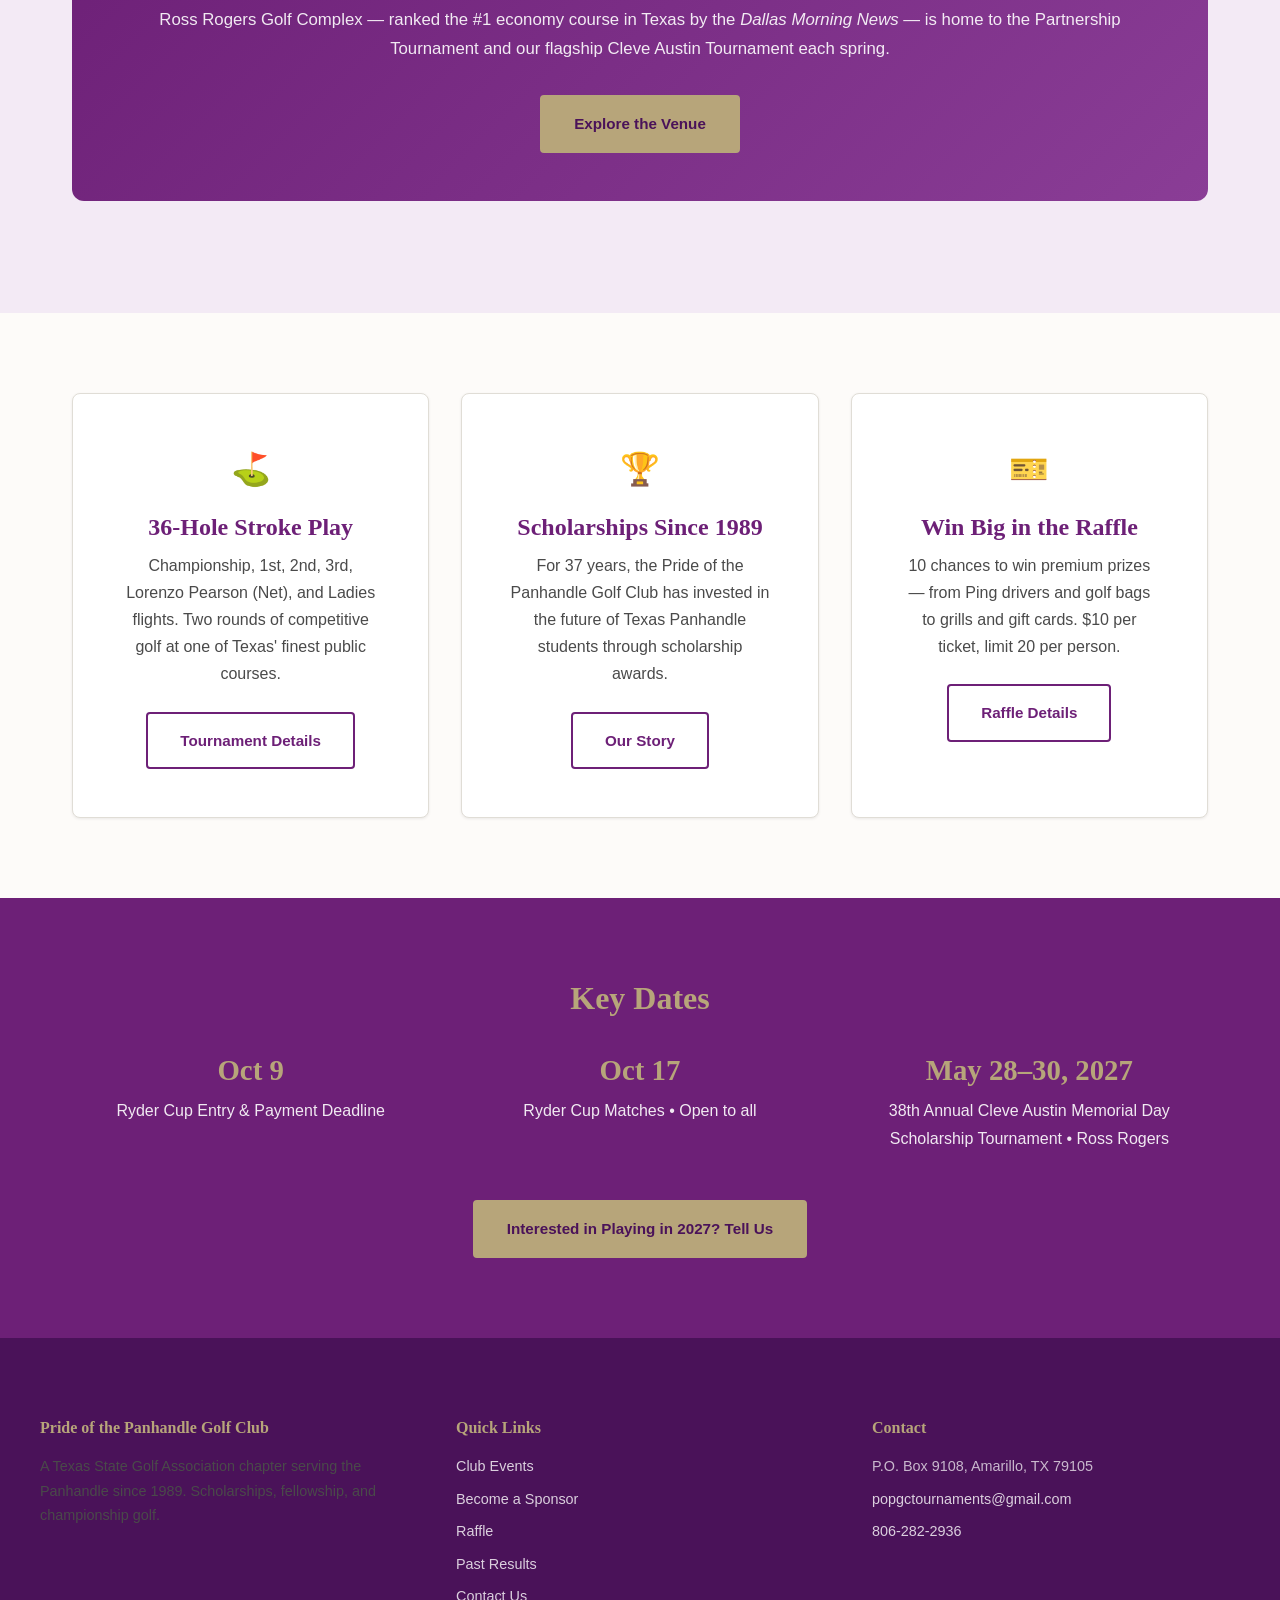
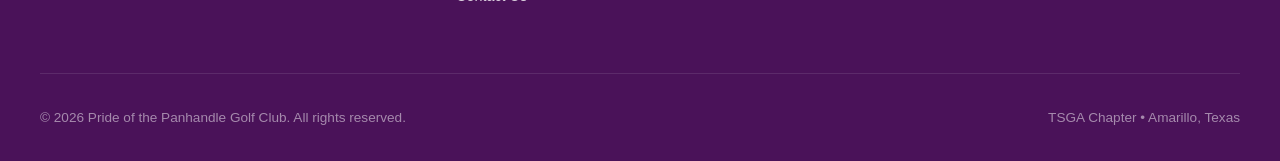
==== commit 8fbf5292: "Use Cleve Austin Tournament name in place of Memorial Day Tournament nickname" ====
--- a/index.html
+++ b/index.html
@@ -99,7 +99,7 @@
       <div class="callout">
         <h3>A Championship Venue</h3>
         <p>
-          Ross Rogers Golf Complex — ranked the #1 economy course in Texas by the <em>Dallas Morning News</em> — is home to the Partnership Tournament and our flagship Cleve Austin Memorial Day event each spring.
+          Ross Rogers Golf Complex — ranked the #1 economy course in Texas by the <em>Dallas Morning News</em> — is home to the Partnership Tournament and our flagship Cleve Austin Tournament each spring.
         </p>
         <a href="pages/venue.html" class="btn btn--primary" style="margin-top:var(--spacing-md);">Explore the Venue</a>
       </div>
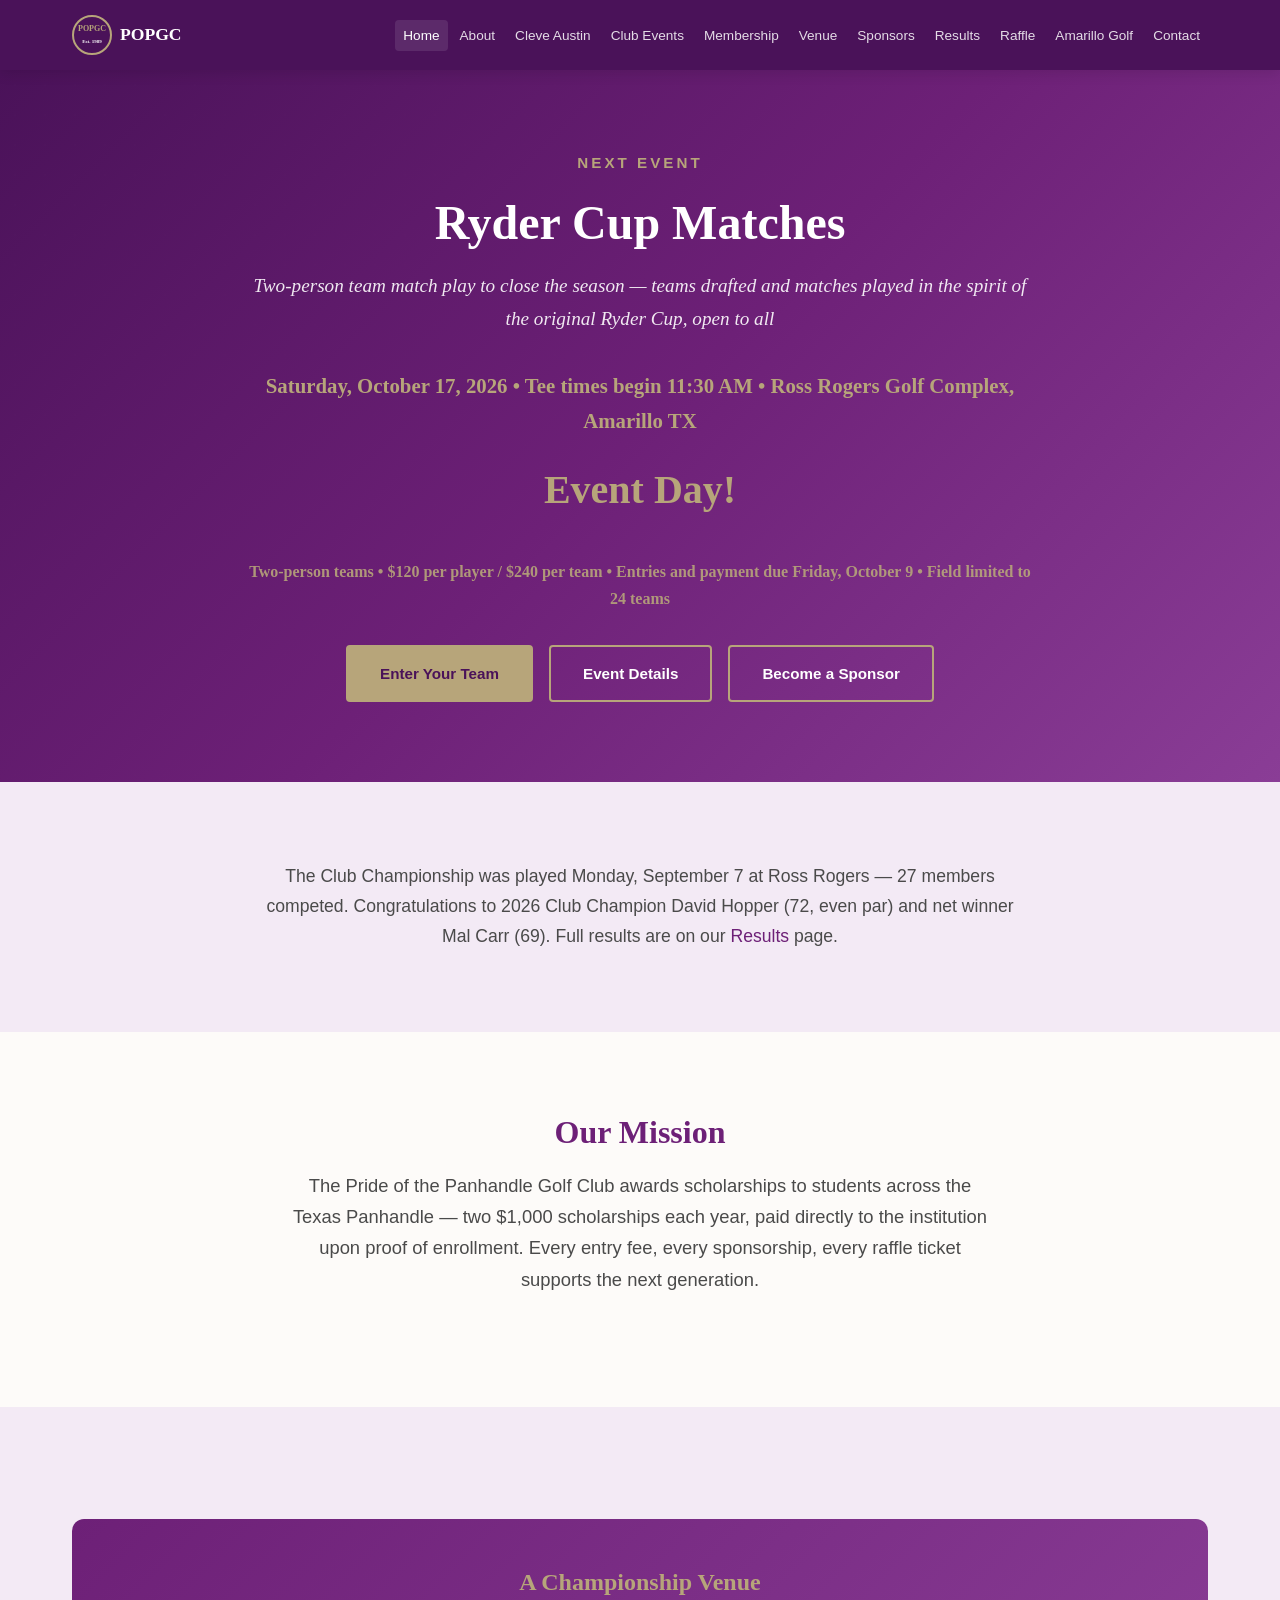
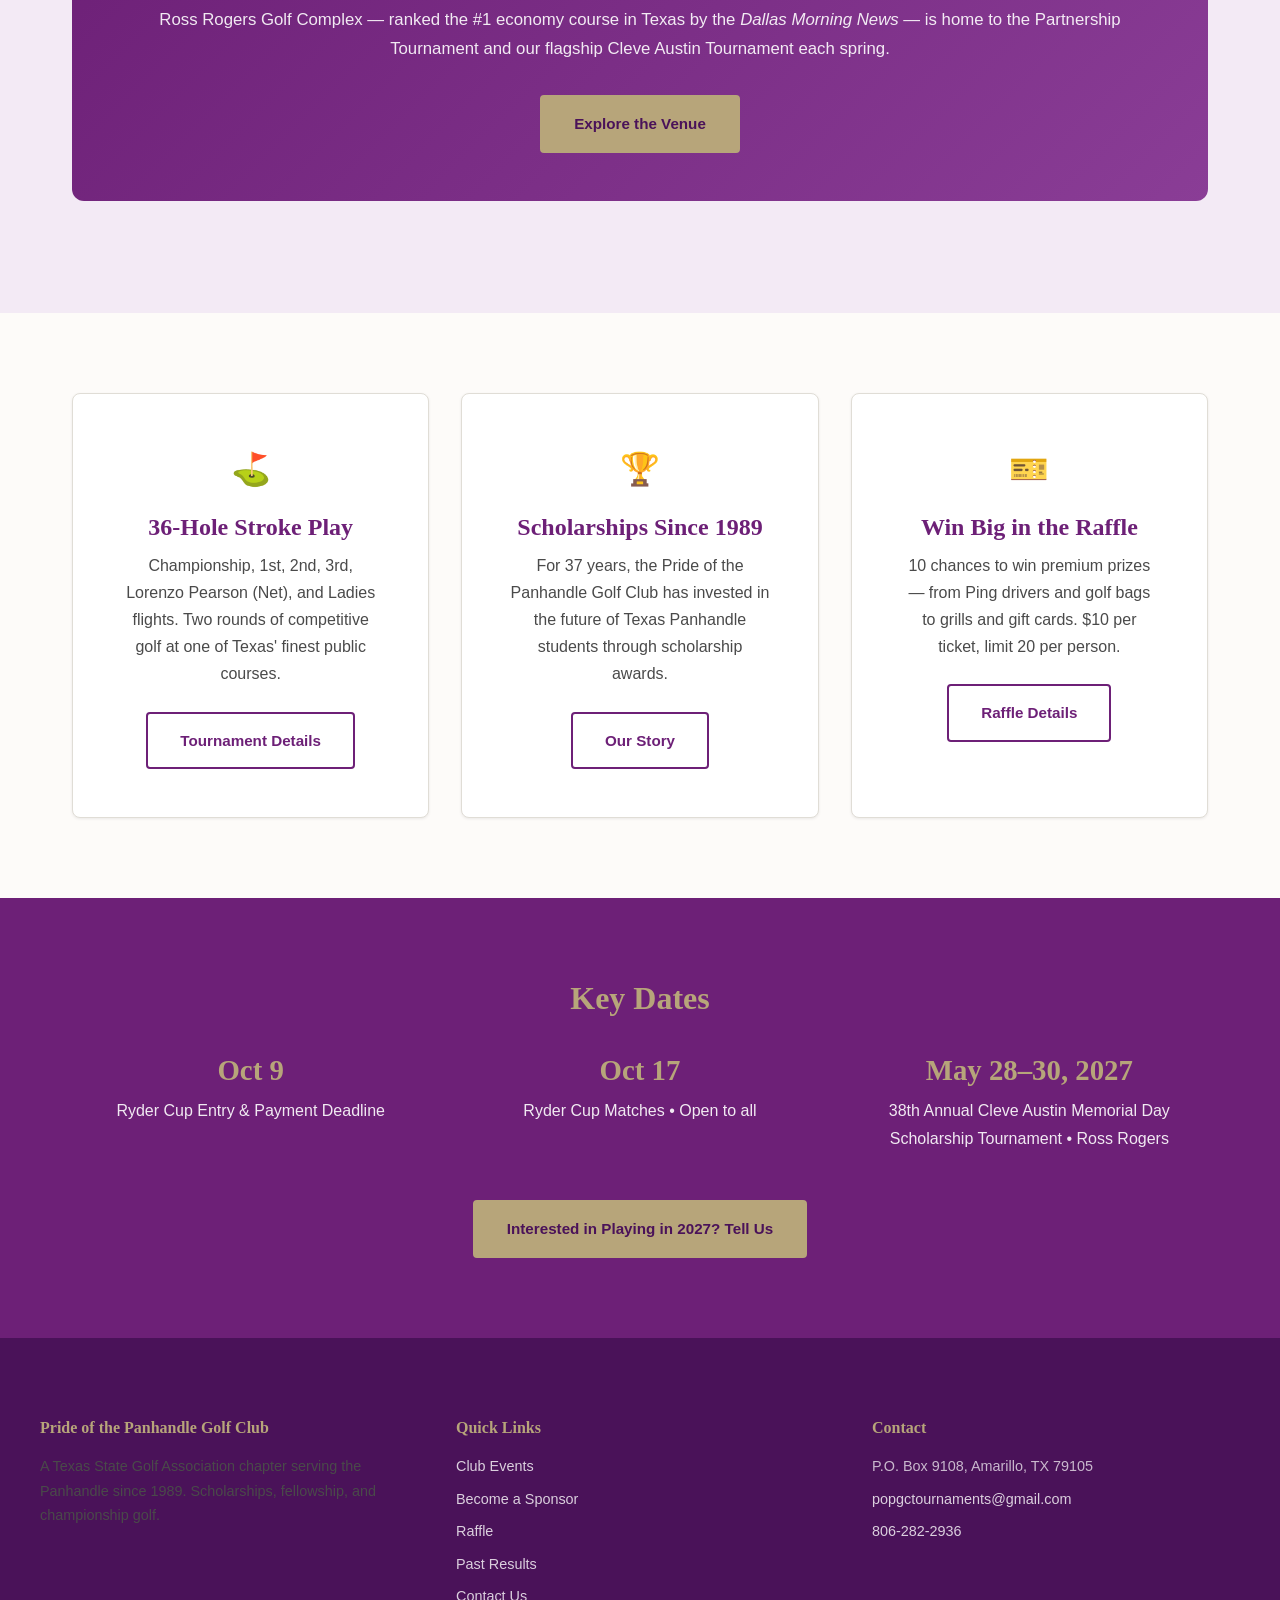
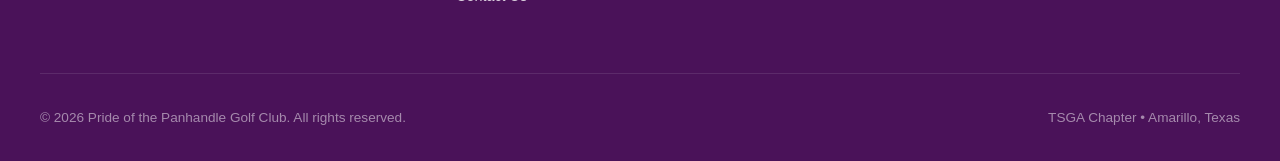
==== commit b912c1c7: "Add files via upload" ====
--- a/index.html
+++ b/index.html
@@ -24,7 +24,7 @@
       <ul class="nav__links">
         <li><a href="index.html">Home</a></li>
         <li><a href="pages/about.html">About</a></li>
-        <li><a href="pages/tournament.html">2026 Tournament</a></li>
+        <li><a href="pages/tournament.html">Cleve Austin</a></li>
         <li><a href="pages/events.html">Club Events</a></li>
         <li><a href="pages/membership.html">Membership</a></li>
         <li><a href="pages/venue.html">Venue</a></li>
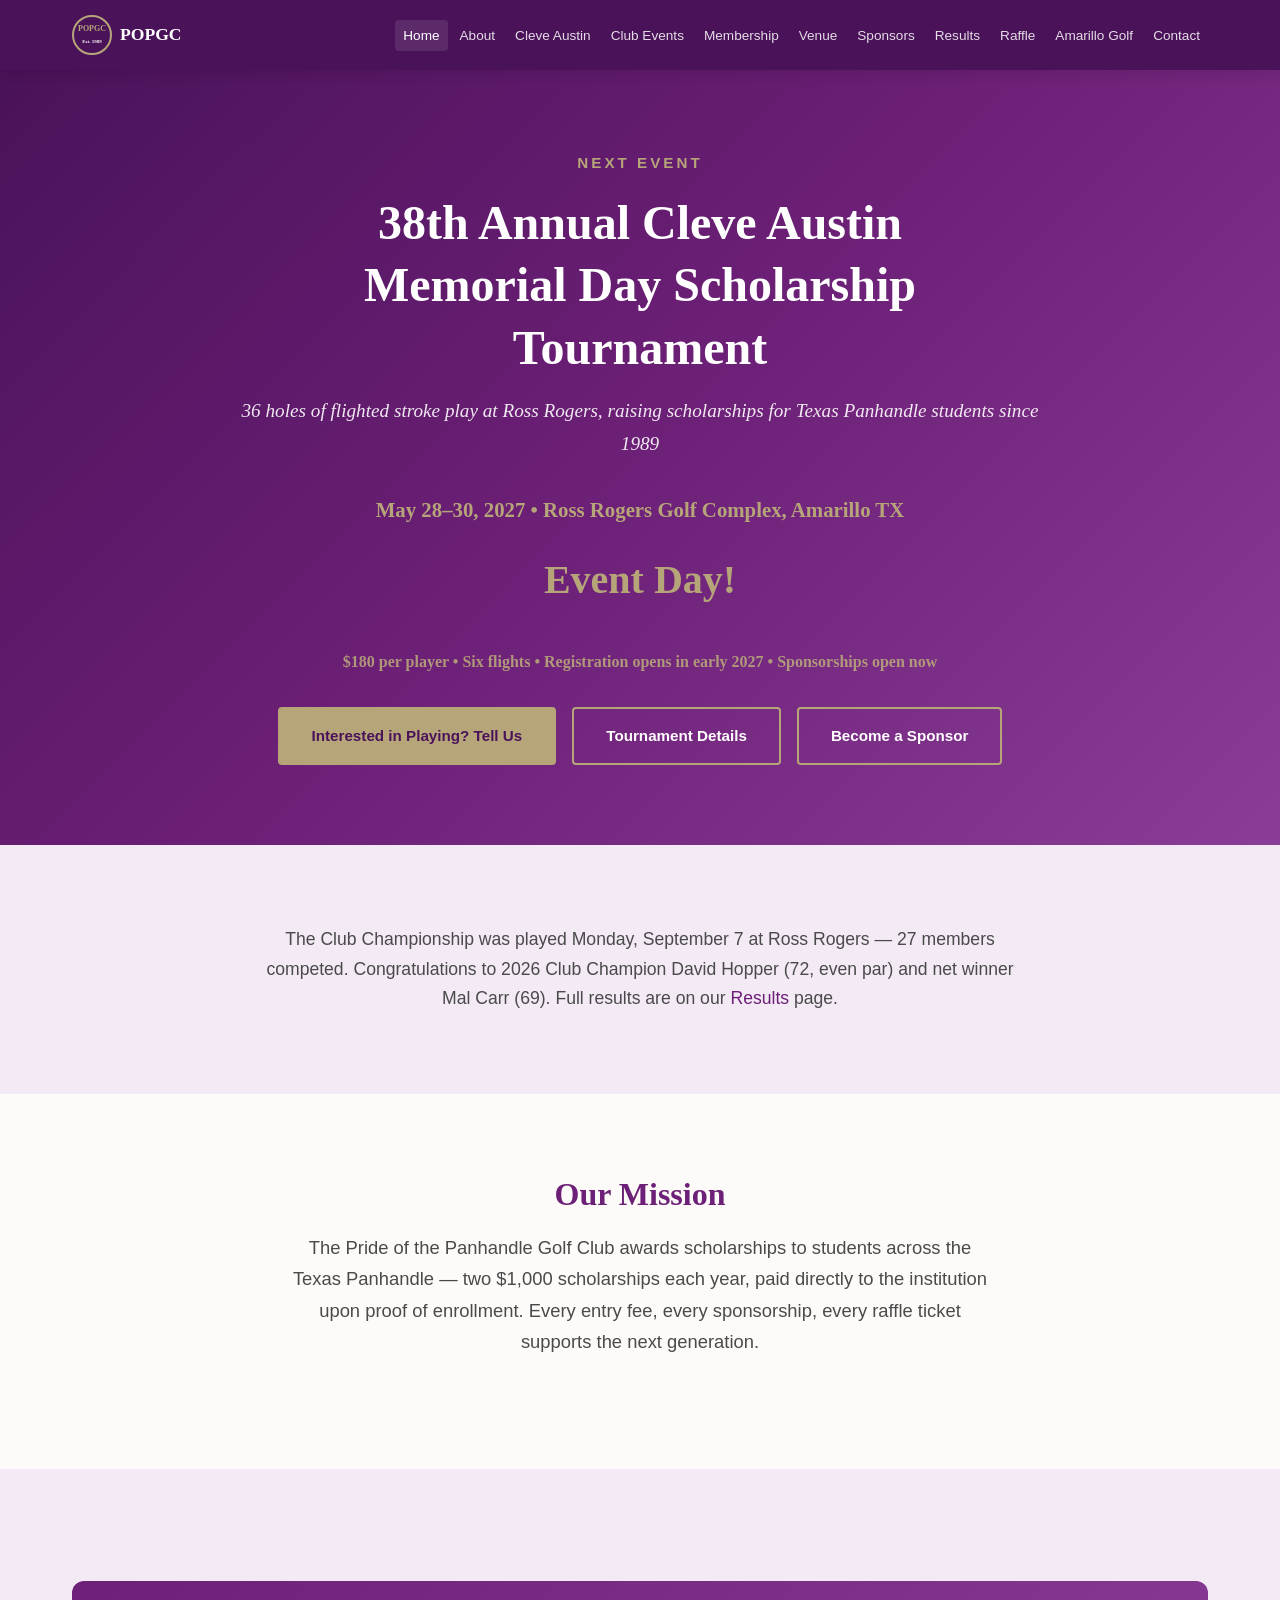
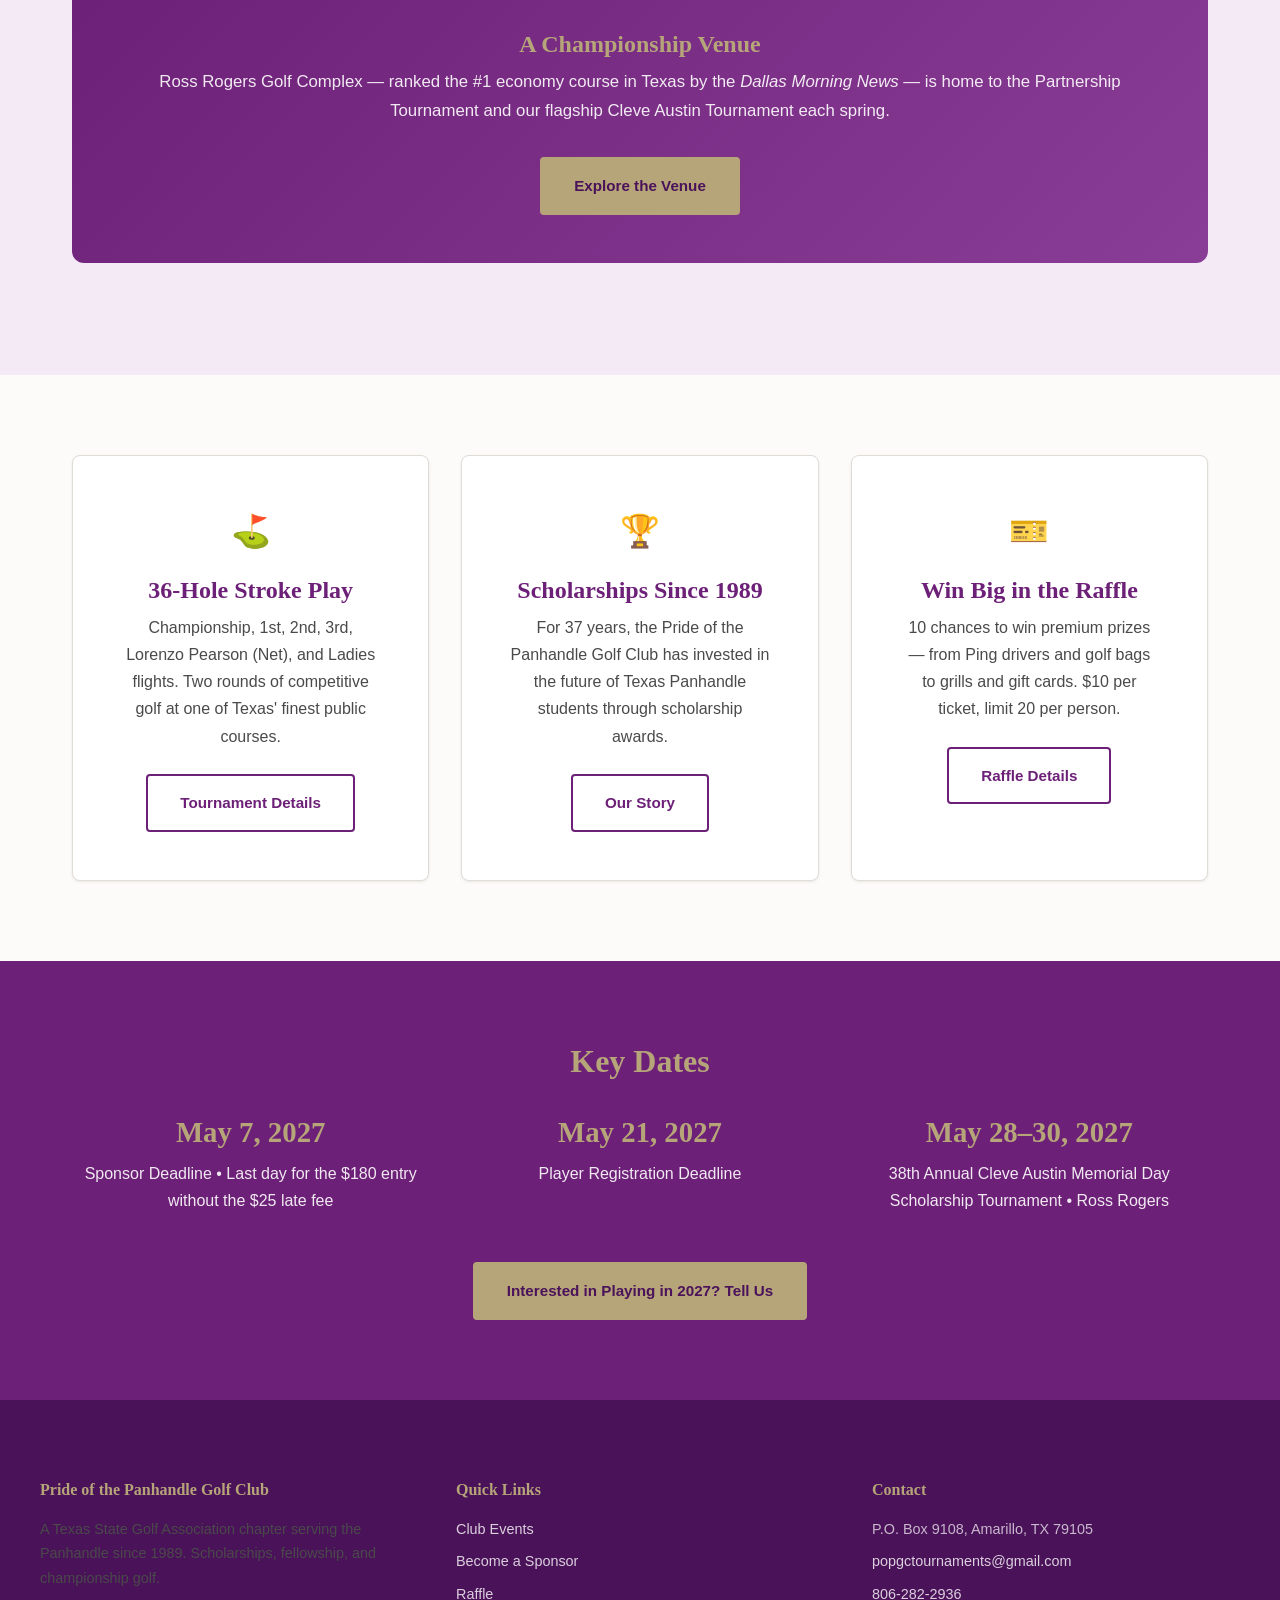
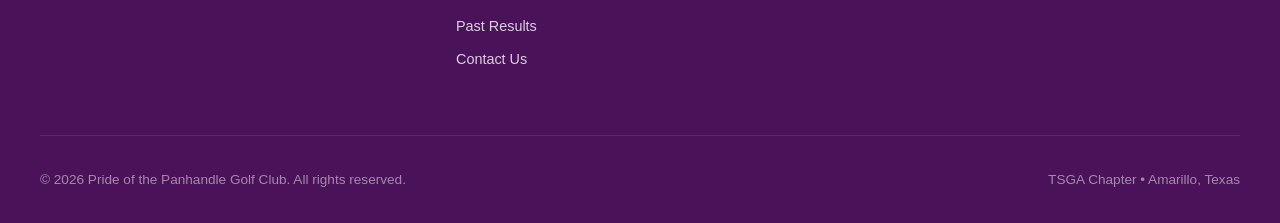
==== commit 783c1c57: "Homepage: flip hero and Key Dates to the 38th Annual Cleve Austin (May 28-30, 2027)" ====
--- a/index.html
+++ b/index.html
@@ -37,13 +37,13 @@
     </div>
   </nav>
 
-  <!-- Hero Section — Ryder Cup Matches (next live event) -->
+  <!-- Hero Section — 38th Annual Cleve Austin (next live event) -->
   <section class="hero">
     <div class="hero__content">
       <p class="hero__subtitle">Next Event</p>
-      <h1>Ryder Cup Matches</h1>
-      <p class="hero__tagline">Two-person team match play to close the season — teams drafted and matches played in the spirit of the original Ryder Cup, open to all</p>
-      <p class="hero__dates">Saturday, October 17, 2026 &bull; Tee times begin 11:30 AM &bull; Ross Rogers Golf Complex, Amarillo TX</p>
+      <h1>38th Annual Cleve Austin<br>Memorial Day Scholarship Tournament</h1>
+      <p class="hero__tagline">36 holes of flighted stroke play at Ross Rogers, raising scholarships for Texas Panhandle students since 1989</p>
+      <p class="hero__dates">May 28&ndash;30, 2027 &bull; Ross Rogers Golf Complex, Amarillo TX</p>
 
       <div class="countdown" id="countdown">
         <div class="countdown__unit">
@@ -64,11 +64,11 @@
         </div>
       </div>
 
-      <p class="hero__dates" style="font-size:1rem;opacity:0.9;">Two-person teams &bull; $120 per player / $240 per team &bull; Entries and payment due Friday, October 9 &bull; Field limited to 24 teams</p>
+      <p class="hero__dates" style="font-size:1rem;opacity:0.9;">$180 per player &bull; Six flights &bull; Registration opens in early 2027 &bull; Sponsorships open now</p>
 
       <div class="btn-group">
-        <a href="https://docs.google.com/forms/d/e/1FAIpQLSfux--v5444GwjArJCkh3WCYLROjo3kXNr2g9b15jxNnBKaJg/viewform" class="btn btn--primary" target="_blank" rel="noopener">Enter Your Team</a>
-        <a href="pages/events.html" class="btn btn--outline">Event Details</a>
+        <a href="https://forms.gle/XNsTkjCNeENJBBiq8" class="btn btn--primary" target="_blank" rel="noopener">Interested in Playing? Tell Us</a>
+        <a href="pages/tournament.html" class="btn btn--outline">Tournament Details</a>
         <a href="pages/sponsors.html" class="btn btn--outline">Become a Sponsor</a>
       </div>
     </div>
@@ -138,12 +138,12 @@
       <h2>Key Dates</h2>
       <div class="grid grid--3" style="margin-top:var(--spacing-lg);">
         <div>
-          <h3 style="color:var(--color-accent);font-size:1.8rem;">Oct 9</h3>
-          <p>Ryder Cup Entry &amp; Payment Deadline</p>
+          <h3 style="color:var(--color-accent);font-size:1.8rem;">May 7, 2027</h3>
+          <p>Sponsor Deadline &bull; Last day for the $180 entry without the $25 late fee</p>
         </div>
         <div>
-          <h3 style="color:var(--color-accent);font-size:1.8rem;">Oct 17</h3>
-          <p>Ryder Cup Matches &bull; Open to all</p>
+          <h3 style="color:var(--color-accent);font-size:1.8rem;">May 21, 2027</h3>
+          <p>Player Registration Deadline</p>
         </div>
         <div>
           <h3 style="color:var(--color-accent);font-size:1.8rem;">May 28&ndash;30, 2027</h3>
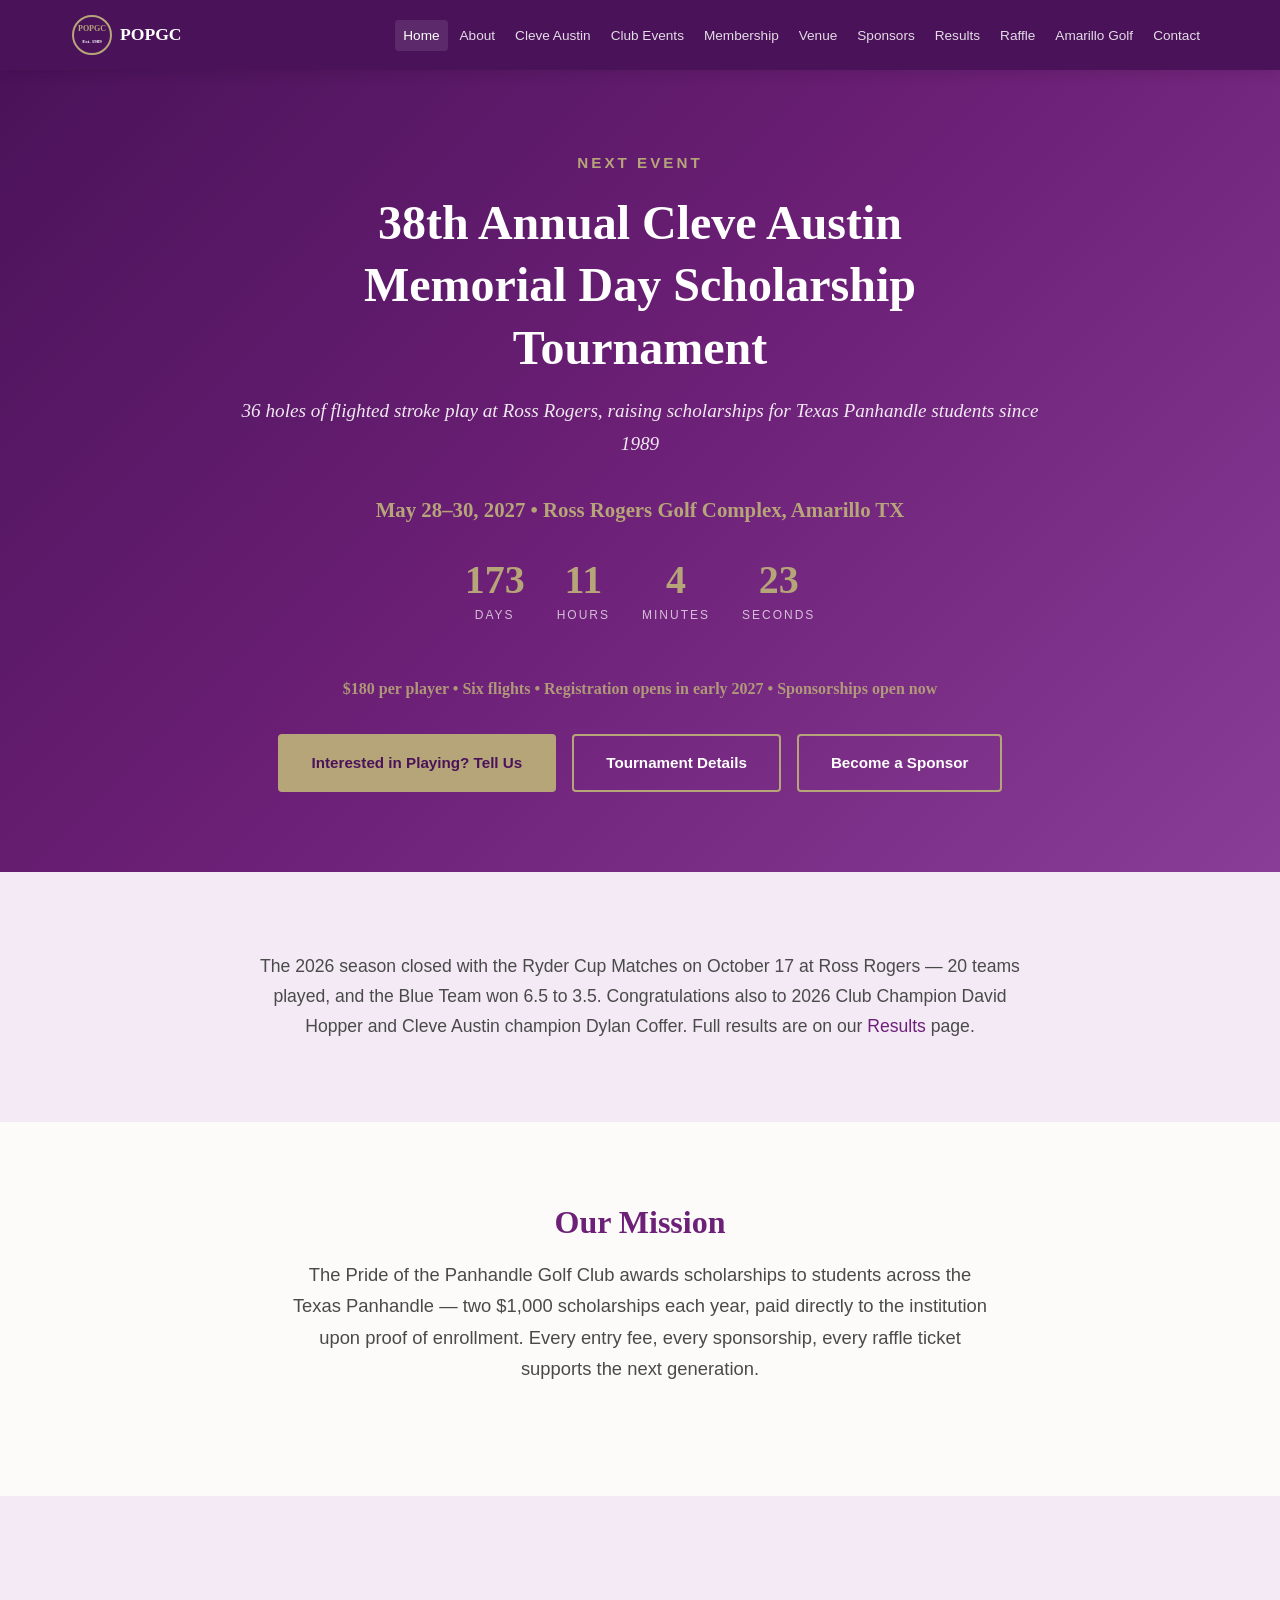
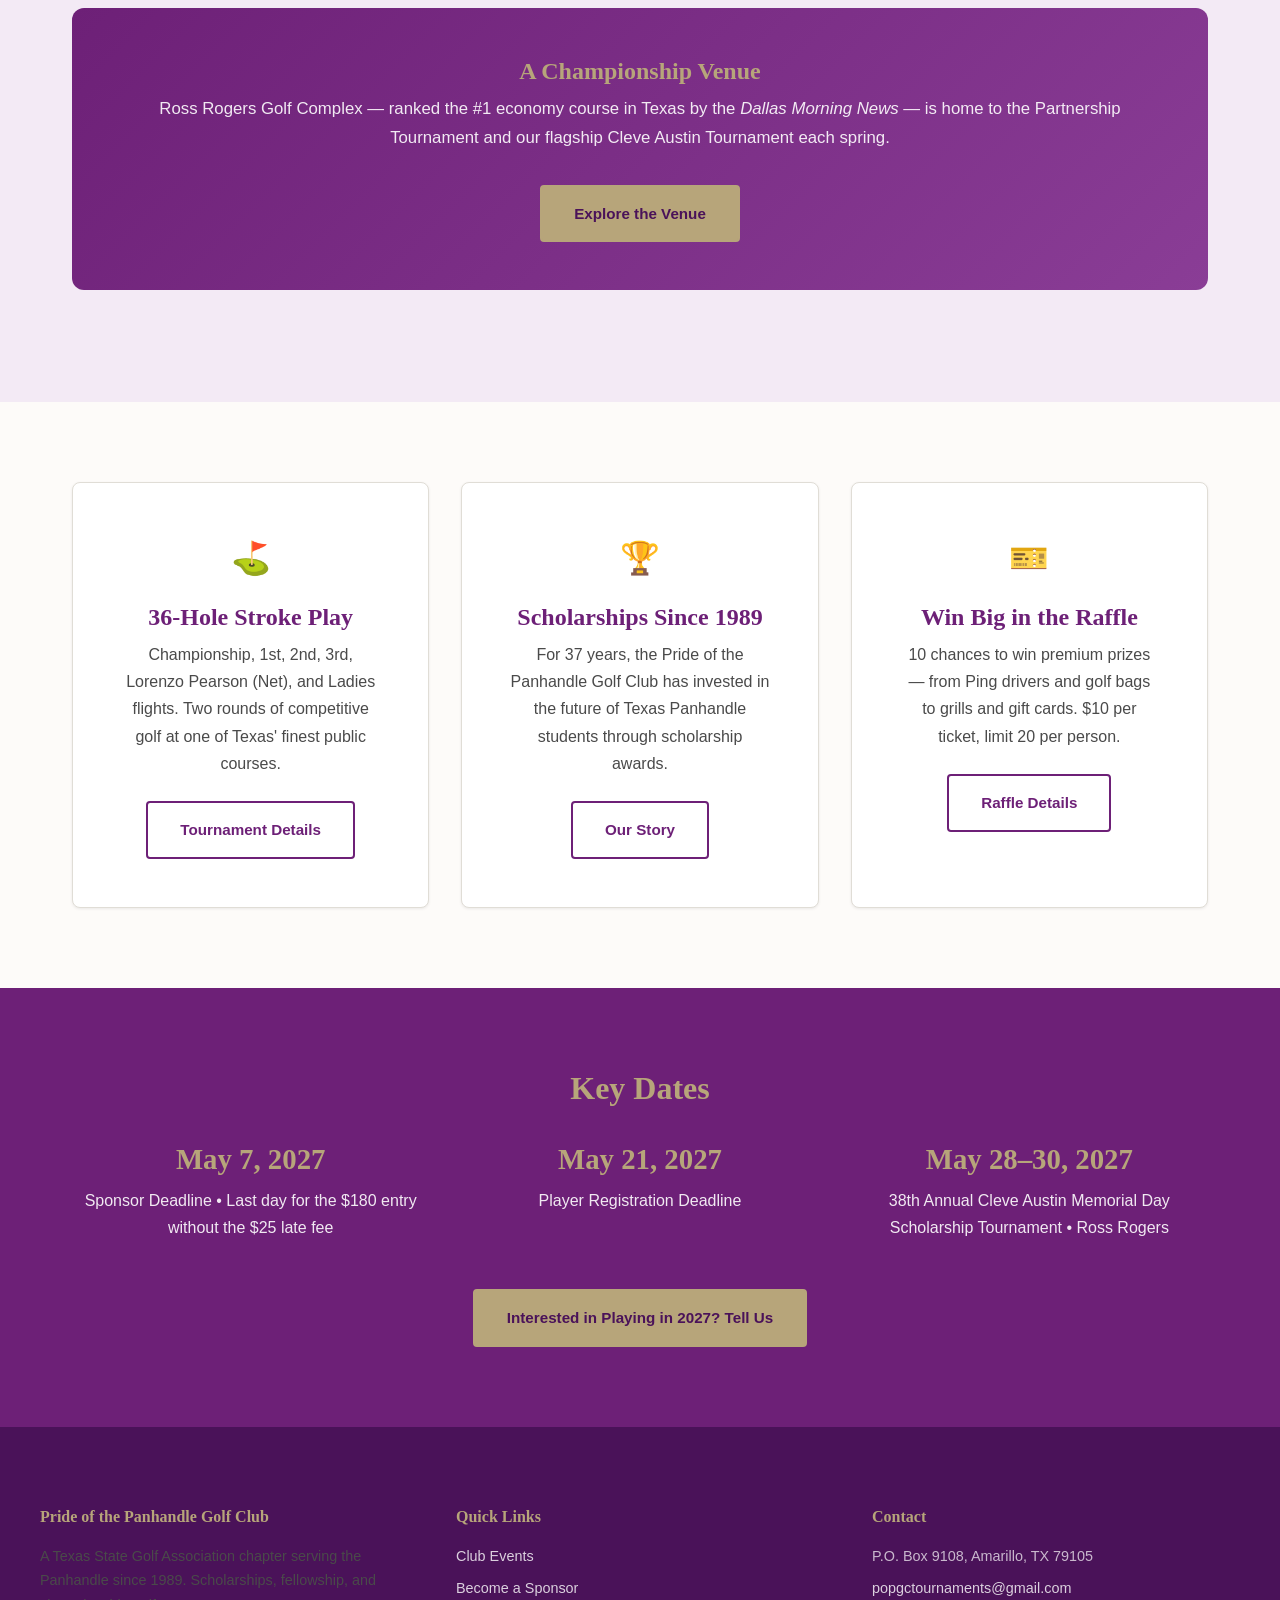
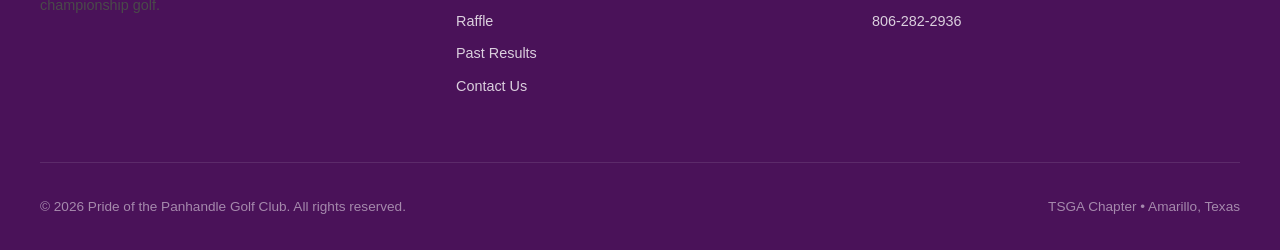
==== commit 70e3eaa1: "Post 2026 Ryder Cup results: homepage recap banner" ====
--- a/index.html
+++ b/index.html
@@ -74,11 +74,11 @@
     </div>
   </section>
 
-  <!-- Club Championship recap banner -->
+  <!-- 2026 season recap banner -->
   <section class="section section--alt">
     <div class="container text-center">
       <p style="max-width:760px;margin:0 auto;font-size:1.1rem;">
-        The Club Championship was played Monday, September 7 at Ross Rogers &mdash; 27 members competed. Congratulations to 2026 Club Champion David Hopper (72, even par) and net winner Mal Carr (69). Full results are on our <a href="pages/results.html">Results</a> page.
+        The 2026 season closed with the Ryder Cup Matches on October 17 at Ross Rogers &mdash; 20 teams played, and the Blue Team won 6.5 to 3.5. Congratulations also to 2026 Club Champion David Hopper and Cleve Austin champion Dylan Coffer. Full results are on our <a href="pages/results.html">Results</a> page.
       </p>
     </div>
   </section>
